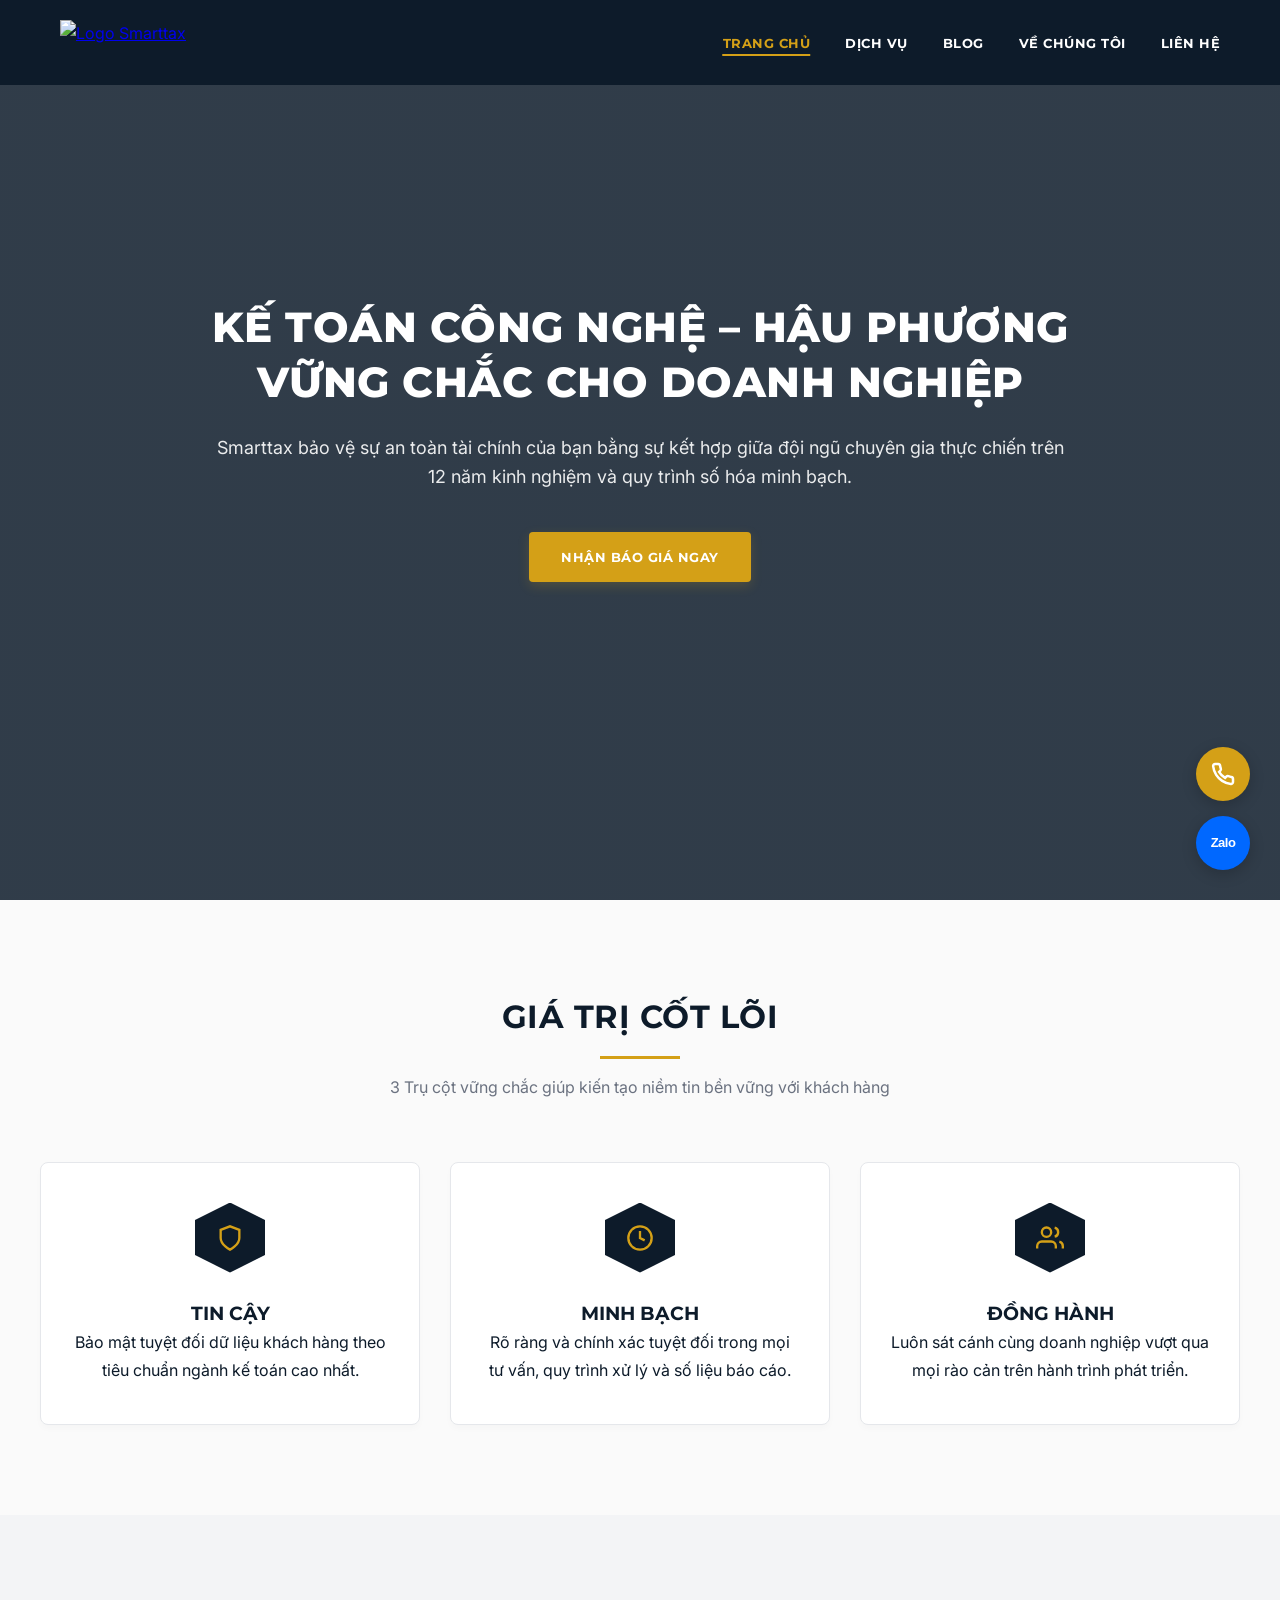
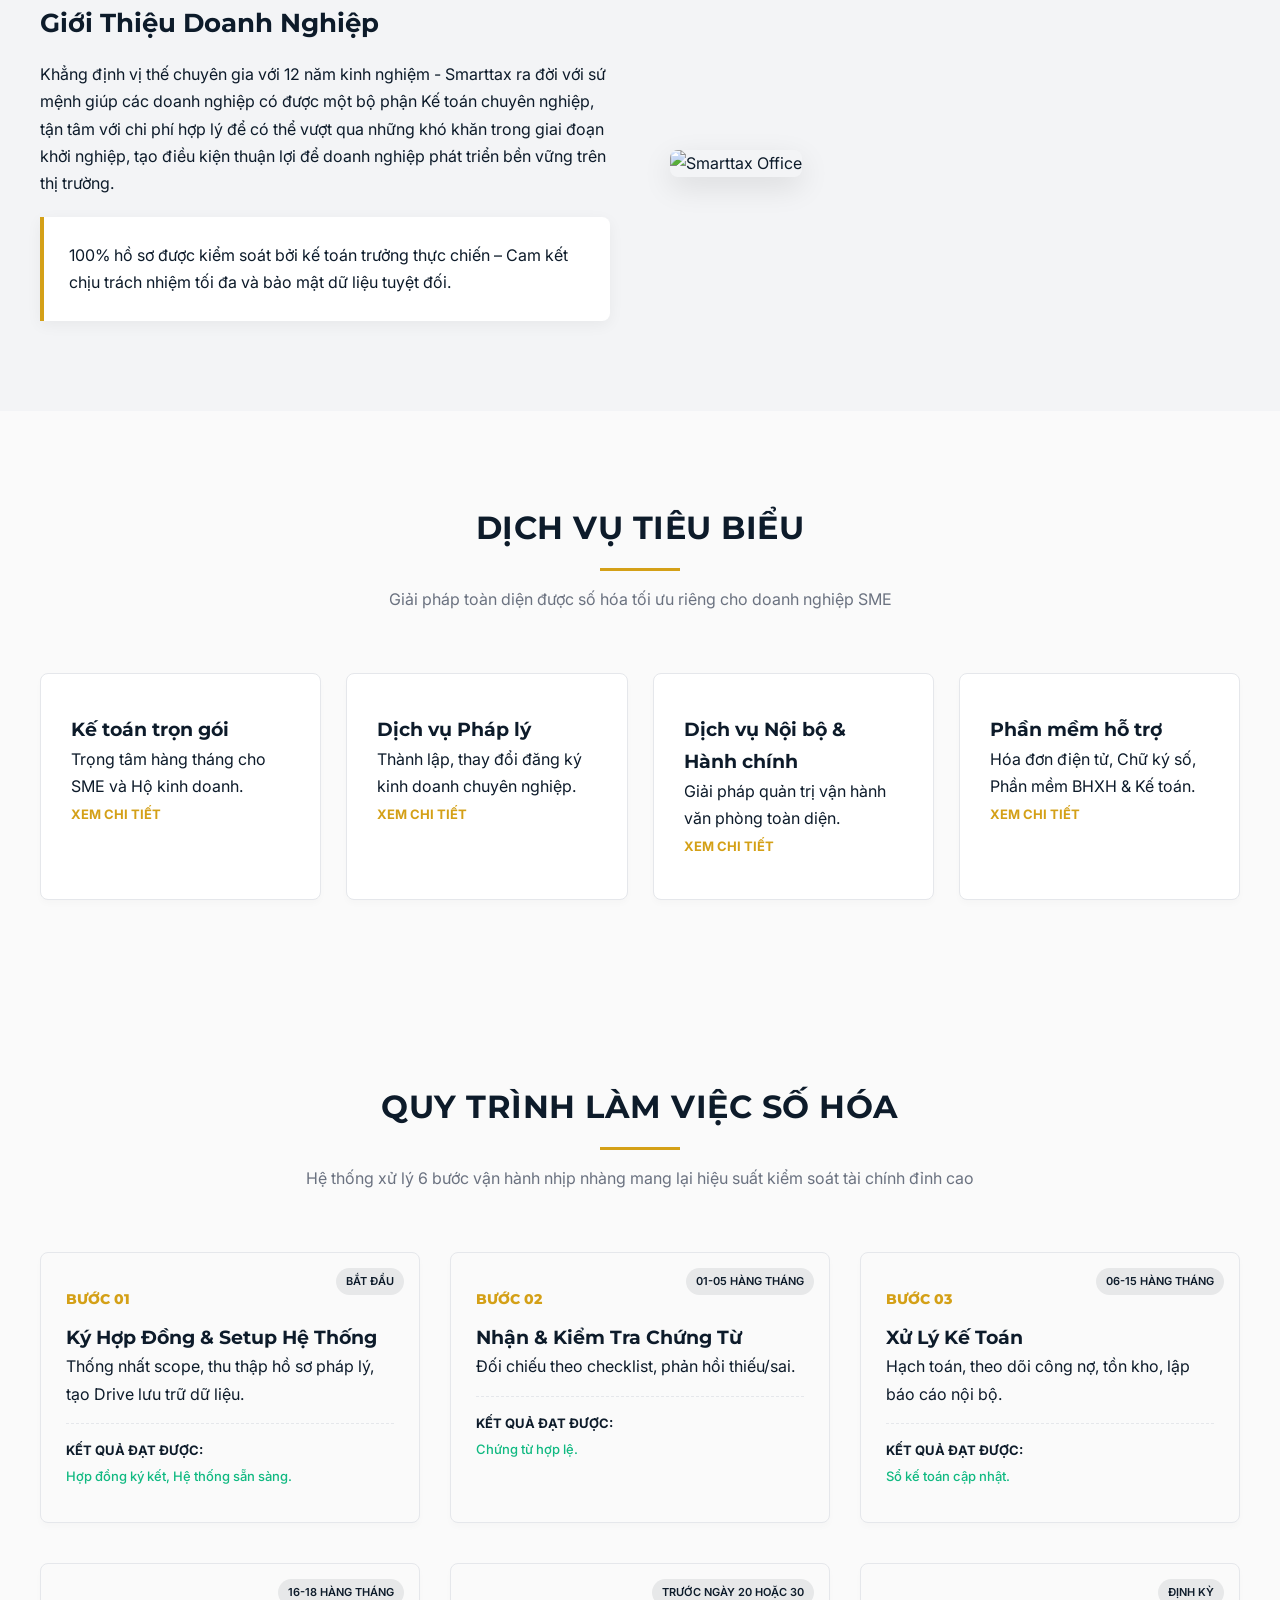
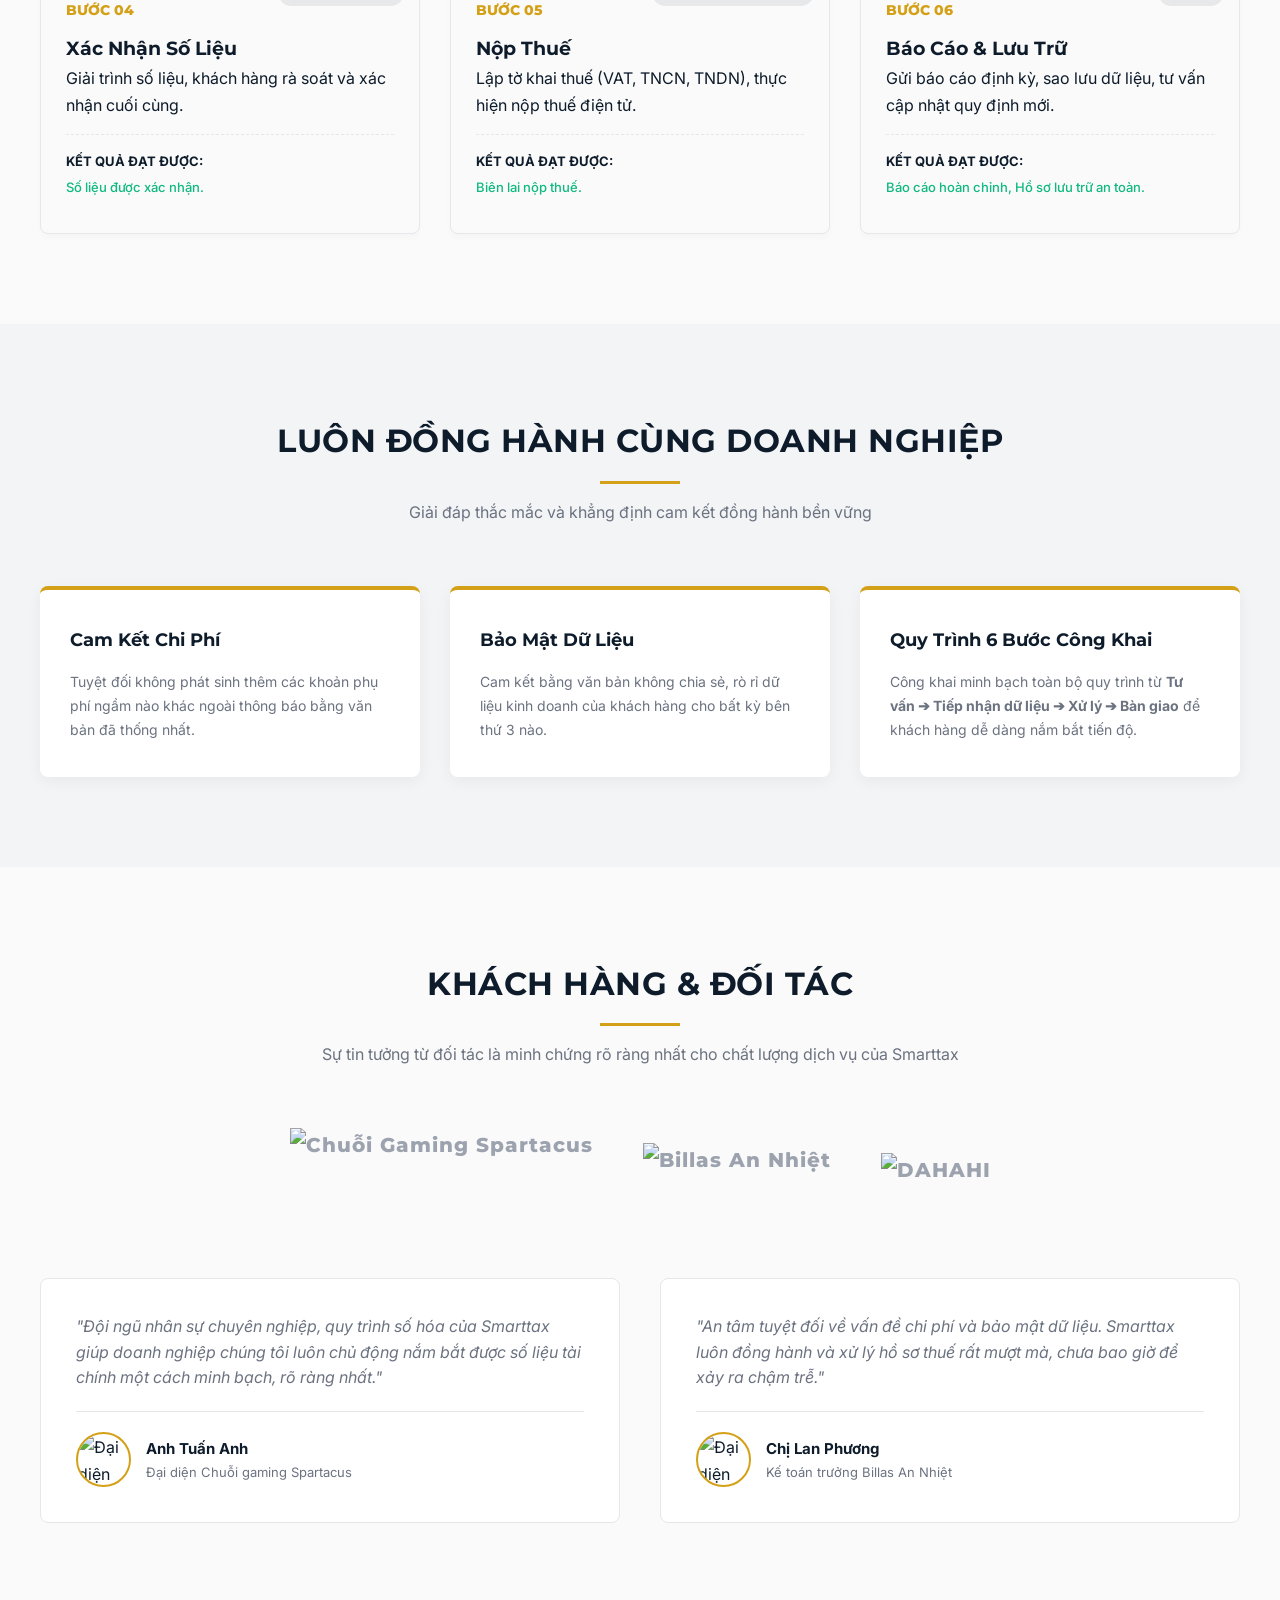
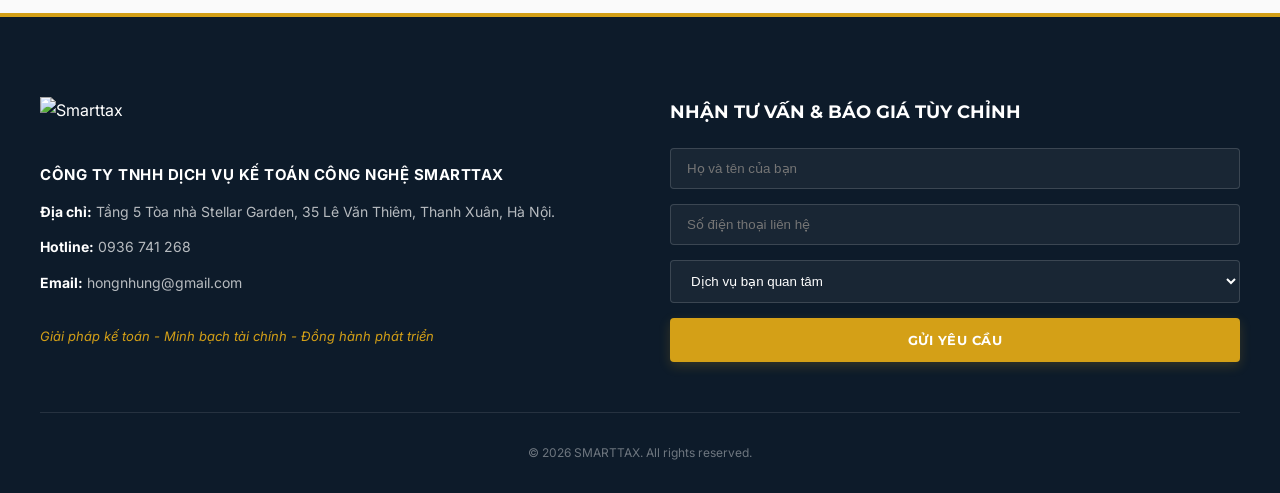
==== index.html @ e1456940 "Add files via upload" ====
<!DOCTYPE html>
<html lang="vi">
<head>
    <meta charset="UTF-8">
    <meta name="viewport" content="width=device-width, initial-scale=1.0">
    <title>SMARTTAX | Kế Toán Công Nghệ - Minh Bạch Tài Chính</title>
    <style>
        /* TOÀN BỘ CSS ĐƯỢC NHÚNG TRỰC TIẾP ĐỂ KHÔNG BAO GIỜ LỖI GIAO DIỆN */
        @import url('https://fonts.googleapis.com/css2?family=Inter:wght@400;500;600&family=Montserrat:wght@600;700;800&display=swap');

        :root {
            --primary-color: #0D1B2A;
            --accent-color: #D4A017;
            --text-gray: #6B7280;
            --bg-light: #F3F4F6;
            --white: #ffffff;
            --border-color: #E5E7EB;
        }

        * { margin: 0; padding: 0; box-sizing: border-box; }

        body {
            font-family: 'Inter', sans-serif;
            color: var(--primary-color);
            line-height: 1.7;
            background-color: #FAFAFA;
            overflow-x: hidden;
        }

        h1, h2, h3, h4, h5, h6 { font-family: 'Montserrat', sans-serif; font-weight: 700; }

        /* HEADER & MENU */
        header {
            background-color: var(--primary-color);
            padding: 20px 0;
            position: fixed;
            width: 100%;
            top: 0;
            z-index: 1000;
            transition: all 0.4s cubic-bezier(0.4, 0, 0.2, 1);
        }

        header.sticky {
            padding: 12px 0;
            background-color: rgba(13, 27, 42, 0.95);
            box-shadow: 0 4px 20px rgba(0, 0, 0, 0.15);
            backdrop-filter: blur(10px);
        }

        .nav-container { max-width: 1200px; margin: 0 auto; display: flex; justify-content: space-between; align-items: center; padding: 0 20px; }
        .logo-wrapper { display: flex; align-items: center; gap: 12px; text-decoration: none; }
        .logo-text h1 { color: var(--white); font-size: 22px; letter-spacing: 1px; line-height: 1; }
        .logo-text h1 span { color: var(--accent-color); }
        .logo-text p { color: var(--white); font-size: 8px; letter-spacing: 0.5px; margin-top: 3px; opacity: 0.8; }
        
        .nav-links { list-style: none; display: flex; gap: 35px; }
        .nav-links li a {
            color: var(--white); text-decoration: none; font-weight: 700;
            font-family: 'Montserrat', sans-serif; text-transform: uppercase;
            font-size: 13px; letter-spacing: 0.5px; position: relative; padding: 5px 0; transition: color 0.3s ease;
        }
        .nav-links li a::after {
            content: ''; position: absolute; width: 0; height: 2px;
            background: var(--accent-color); bottom: 0; left: 50%;
            transform: translateX(-50%); transition: width 0.3s cubic-bezier(0.4, 0, 0.2, 1);
        }
        .nav-links li a:hover { color: var(--accent-color); }
        .nav-links li a:hover::after, .nav-links li.active a::after { width: 100%; }
        .nav-links li.active a { color: var(--accent-color); }

        /* BUTTONS */
        .btn {
            display: inline-block; padding: 14px 32px; background-color: var(--accent-color); color: var(--white);
            font-family: 'Montserrat', sans-serif; font-weight: 700; text-transform: uppercase; font-size: 13px;
            letter-spacing: 0.5px; text-decoration: none; border-radius: 4px; border: none; cursor: pointer;
            position: relative; overflow: hidden; transition: all 0.3s ease; box-shadow: 0 4px 12px rgba(212, 160, 23, 0.2);
        }
        .btn:hover { background-color: #bd8e12; transform: translateY(-3px); box-shadow: 0 6px 20px rgba(212, 160, 23, 0.35); }
        .btn::after {
            content: ''; position: absolute; top: 0; left: -100%; width: 50%; height: 100%;
            background: linear-gradient(90deg, transparent, rgba(255, 255, 255, 0.3), transparent);
            transform: skewX(-25deg); animation: buttonShine 4s infinite linear;
        }
        @keyframes buttonShine { 0% { left: -100%; } 15% { left: 150%; } 100% { left: 150%; } }

        /* SECTIONS GENERAL */
        section { padding: 90px 20px; max-width: 1240px; margin: 0 auto; }
        .section-title-container { text-align: center; margin-bottom: 60px; position: relative; }
        .section-title { font-size: 32px; text-transform: uppercase; color: var(--primary-color); position: relative; display: inline-block; padding-bottom: 15px; letter-spacing: 0.5px; }
        .section-title::after { content: ''; position: absolute; bottom: 0; left: 50%; transform: translateX(-50%); width: 80px; height: 3px; background-color: var(--accent-color); }
        .section-subtitle { color: var(--text-gray); font-size: 16px; margin-top: 15px; max-width: 700px; margin-left: auto; margin-right: auto; }

        /* HERO */
        .hero {
            background: linear-gradient(rgba(13, 27, 42, 0.85), rgba(13, 27, 42, 0.85)), url('https://images.unsplash.com/photo-1454165804606-c3d57bc86b40?auto=format&fit=crop&w=1920&q=80') center/cover no-repeat fixed;
            height: 100vh; display: flex; align-items: center; justify-content: center; text-align: center; color: var(--white); padding-top: 80px; max-width: 100%;
        }
        .hero-content { max-width: 900px; padding: 0 20px; }
        .hero h2 { color: var(--white); font-size: 42px; line-height: 1.3; margin-bottom: 25px; font-weight: 800; letter-spacing: 0.5px; }
        .hero p { font-size: 18px; line-height: 1.6; margin-bottom: 40px; color: rgba(255, 255, 255, 0.9); }

        /* GRID SYSTEM & ALIGNMENTS */
        .core-values-grid, .accompany-3-cols { display: grid; grid-template-columns: repeat(3, 1fr); gap: 30px; }
        .services-grid-4 { display: grid; grid-template-columns: repeat(4, 1fr); gap: 25px; }
        .workflow-grid { display: grid; grid-template-columns: repeat(3, 1fr); gap: 40px 30px; position: relative; }
        .testimonials-grid { display: grid; grid-template-columns: 1fr 1fr; gap: 40px; align-items: stretch; }

        /* CARDS & ANIMATIONS */
        .value-card, .home-service-card, .workflow-step {
            background: var(--white); padding: 40px 30px; border-radius: 8px; border: 1px solid var(--border-color);
            box-shadow: 0 4px 6px rgba(0,0,0,0.02); transition: all 0.3s ease; position: relative;
        }
        .value-card:hover, .home-service-card:hover, .workflow-step:hover { transform: translateY(-5px); box-shadow: 0 12px 30px rgba(0,0,0,0.08); border-color: var(--accent-color); }
        .value-card { text-align: center; }
        .value-icon-box {
            width: 70px; height: 70px; margin: 0 auto 25px; background-color: var(--primary-color); display: flex; align-items: center; justify-content: center;
            clip-path: polygon(50% 0%, 100% 25%, 100% 75%, 50% 100%, 0% 75%, 0% 25%); transition: all 0.3s ease;
        }
        .value-card:hover .value-icon-box { transform: scale(1.1); background-color: var(--accent-color); animation: pulseGlow 1.5s infinite; }
        @keyframes pulseGlow { 0% { box-shadow: 0 0 0 0 rgba(212, 160, 23, 0.5); } 70% { box-shadow: 0 0 0 15px rgba(212, 160, 23, 0); } 100% { box-shadow: 0 0 0 0 rgba(212, 160, 23, 0); } }

        /* --- SỬA LỖI CĂN LỀ FULL-WIDTH SECTIONS --- */
        .intro-section, .accompany-section { 
            background-color: var(--bg-light); 
            max-width: 100%; /* Phủ viền xám toàn màn hình */
        }
        /* Đóng khung nội dung 1200px nằm giữa */
        .intro-container { 
            max-width: 1200px; margin: 0 auto; 
            display: grid; grid-template-columns: 1fr 1fr; gap: 60px; align-items: center; 
        }
        .accompany-wrapper { 
            max-width: 1200px; margin: 0 auto; 
        }

        /* INTRO DETAILS */
        .intro-text h3 { font-size: 26px; margin-bottom: 20px; line-height: 1.4; }
        .intro-commitment { background: var(--white); border-left: 4px solid var(--accent-color); padding: 25px; border-radius: 0 8px 8px 0; box-shadow: 0 4px 15px rgba(0,0,0,0.05); margin-top: 20px; }
        .intro-image img { width: 100%; border-radius: 8px; box-shadow: 0 10px 30px rgba(0,0,0,0.1); }
        .home-service-card .learn-more { color: var(--accent-color); text-decoration: none; font-weight: 700; font-size: 13px; text-transform: uppercase; }
        
        /* WORKFLOW */
        .workflow-step { background: #FAFAFA; padding: 35px 25px; }
        .step-time-tag { position: absolute; top: 15px; right: 15px; background-color: rgba(13, 27, 42, 0.08); color: var(--primary-color); font-size: 11px; font-weight: 600; padding: 4px 10px; border-radius: 20px; text-transform: uppercase; }
        .workflow-step:hover .step-time-tag { background-color: var(--accent-color); color: var(--white); }
        .step-num { font-family: 'Montserrat', sans-serif; font-size: 14px; font-weight: 800; color: var(--accent-color); margin-bottom: 10px; }
        .step-output-box { border-top: 1px dashed var(--border-color); padding-top: 15px; margin-top: 15px; font-size: 13px; }
        .step-output-box strong { color: var(--primary-color); display: block; margin-bottom: 4px; }
        .step-output-box span { color: #10B981; font-weight: 500; }
        
        /* LUÔN ĐỒNG HÀNH */
        .commitment-card {
            background: var(--white); padding: 35px 30px; border-radius: 8px; 
            box-shadow: 0 4px 15px rgba(0,0,0,0.05); transition: all 0.3s ease; 
            border-top: 4px solid var(--accent-color);
        }
        .commitment-card:hover {
            transform: translateY(-8px); box-shadow: 0 15px 30px rgba(0,0,0,0.1);
        }
        .commitment-card h4 { font-size: 18px; color: var(--primary-color); margin-bottom: 15px; }

        /* SOCIAL PROOF */
        .partners-grid { display: flex; justify-content: center; align-items: center; gap: 50px; flex-wrap: wrap; margin-bottom: 50px; }
        .partner-logo { font-family: 'Montserrat', sans-serif; font-weight: 800; font-size: 20px; color: #9CA3AF; letter-spacing: 1px; }

        .testimonial-card { 
            background: var(--white); border: 1px solid var(--border-color); 
            padding: 35px; border-radius: 8px; position: relative; transition: all 0.3s ease; 
            display: flex; flex-direction: column; justify-content: space-between;
        }
        .testimonial-card:hover {
            transform: translateY(-8px); box-shadow: 0 15px 30px rgba(0,0,0,0.08); border-color: var(--accent-color);
        }

        /* FOOTER */
        footer { background-color: var(--primary-color); color: var(--white); padding: 80px 20px 30px; border-top: 4px solid var(--accent-color); max-width: 100%; }
        .footer-container { max-width: 1200px; margin: 0 auto; display: grid; grid-template-columns: 1fr 1fr; gap: 60px; padding-bottom: 50px; border-bottom: 1px solid rgba(255,255,255,0.1); }
        .footer-brand { display: flex; align-items: center; gap: 12px; margin-bottom: 25px; }
        .footer-brand h2 { color: var(--white); font-size: 24px; }
        .footer-brand h2 span { color: var(--accent-color); }
        .footer-company-name { font-size: 15px; font-weight: 700; margin-bottom: 20px; letter-spacing: 0.5px; color: var(--white); }
        .footer-contacts li { margin-bottom: 12px; font-size: 14px; color: rgba(255,255,255,0.7); list-style: none; }
        .footer-contacts li strong { color: var(--white); }
        .footer-tagline { margin-top: 30px; font-size: 13px; font-style: italic; color: var(--accent-color); }
        .footer-right-form h3 { color: var(--white); font-size: 18px; margin-bottom: 20px; }
        .footer-form-group { display: flex; flex-direction: column; gap: 15px; }
        .footer-form-group input, .footer-form-group select, .footer-form-group textarea { width: 100%; padding: 12px 16px; background-color: rgba(255, 255, 255, 0.05); border: 1px solid rgba(255, 255, 255, 0.15); border-radius: 4px; color: var(--white); }
        .footer-form-group select option { background-color: var(--primary-color); color: var(--white); }
        .footer-copyright { text-align: center; padding-top: 30px; font-size: 12px; color: rgba(255,255,255,0.4); }

        /* FLOATING WIDGETS */
        .floating-widget-container { position: fixed; bottom: 30px; right: 30px; display: flex; flex-direction: column; gap: 15px; z-index: 9999; }
        .floating-action-btn { width: 54px; height: 54px; border-radius: 50%; display: flex; align-items: center; justify-content: center; color: var(--white); text-decoration: none; box-shadow: 0 4px 15px rgba(0,0,0,0.2); position: relative; cursor: pointer; }
        .btn-float-call { background-color: var(--accent-color); }
        .btn-float-zalo { background-color: #0068FF; }
        .floating-action-btn::before { content: ''; position: absolute; top: 0; left: 0; width: 100%; height: 100%; border-radius: 50%; box-shadow: 0 0 0 0 rgba(212, 160, 23, 0.6); animation: pulseWave 2s infinite; z-index: -1; }
        .btn-float-zalo::before { box-shadow: 0 0 0 0 rgba(0, 104, 255, 0.6); }
        @keyframes pulseWave { 0% { transform: scale(1); opacity: 1; } 100% { transform: scale(1.6); opacity: 0; } }
        .zalo-chat-tooltip { position: absolute; right: 70px; background-color: var(--white); color: var(--primary-color); padding: 8px 16px; border-radius: 4px; font-size: 12px; font-weight: 700; white-space: nowrap; box-shadow: 0 4px 15px rgba(0,0,0,0.15); opacity: 0; pointer-events: none; transform: translateX(10px); transition: all 0.3s ease; }
        .zalo-chat-tooltip.show-bubble { opacity: 1; transform: translateX(0); }
        
        /* ANIMATIONS */
        .reveal { opacity: 0; transform: translateY(40px); transition: opacity 0.8s cubic-bezier(0.4, 0, 0.2, 1), transform 0.8s cubic-bezier(0.4, 0, 0.2, 1); }
        .reveal.visible { opacity: 1; transform: translateY(0); }

        /* RESPONSIVE */
        @media (max-width: 1024px) { .core-values-grid, .workflow-grid, .services-grid-4, .accompany-3-cols { grid-template-columns: repeat(2, 1fr); } }
        @media (max-width: 768px) { .core-values-grid, .workflow-grid, .services-grid-4, .intro-container, .accompany-3-cols, .testimonials-grid, .footer-container { grid-template-columns: 1fr; } .nav-links { display: none; } }
    </style>
</head>
<body>

    <!-- HEADER / MENU -->
    <header id="global-header">
        <div class="nav-container">
            <a href="index.html" class="logo">
    <img src="images/logo.png" alt="Logo Smarttax" style="height: 45px; width: auto; display: block;">
            </a>
            <nav>
                <ul class="nav-links">
                    <li class="active"><a href="index.html">TRANG CHỦ</a></li>
                    <li><a href="dich-vu.html">DỊCH VỤ</a></li>
                    <li><a href="blog.html">BLOG</a></li>
                    <li><a href="ve-chung-toi.html">VỀ CHÚNG TÔI</a></li>
                    <li><a href="lien-he.html">LIÊN HỆ</a></li>
                </ul>
            </nav>
        </div>
    </header>

    <!-- HERO SECTION -->
    <section class="hero">
        <div class="hero-content reveal visible">
            <h2>KẾ TOÁN CÔNG NGHỆ – HẬU PHƯƠNG VỮNG CHẮC CHO DOANH NGHIỆP</h2>
            <p>Smarttax bảo vệ sự an toàn tài chính của bạn bằng sự kết hợp giữa đội ngũ chuyên gia thực chiến trên 12 năm kinh nghiệm và quy trình số hóa minh bạch.</p>
            <a href="#global-footer" class="btn">Nhận Báo Giá Ngay</a>
        </div>
    </section>

    <!-- CORE VALUES SECTION -->
    <section class="reveal">
        <div class="section-title-container">
            <h2 class="section-title">Giá Trị Cốt Lõi</h2>
            <p class="section-subtitle">3 Trụ cột vững chắc giúp kiến tạo niềm tin bền vững với khách hàng</p>
        </div>
        <div class="core-values-grid">
            <div class="value-card">
                <div class="value-icon-box">
                    <svg width="28" height="28" viewBox="0 0 24 24" fill="none" stroke="#D4A017" stroke-width="2"><path d="M12 22s8-4 8-10V5l-8-3-8 3v7c0 6 8 10 8 10z"/></svg>
                </div>
                <h3>TIN CẬY</h3>
                <p>Bảo mật tuyệt đối dữ liệu khách hàng theo tiêu chuẩn ngành kế toán cao nhất.</p>
            </div>
            <div class="value-card">
                <div class="value-icon-box">
                    <svg width="28" height="28" viewBox="0 0 24 24" fill="none" stroke="#D4A017" stroke-width="2"><circle cx="12" cy="12" r="10"/><path d="M12 6v6l4 2"/></svg>
                </div>
                <h3>MINH BẠCH</h3>
                <p>Rõ ràng và chính xác tuyệt đối trong mọi tư vấn, quy trình xử lý và số liệu báo cáo.</p>
            </div>
            <div class="value-card">
                <div class="value-icon-box">
                    <svg width="28" height="28" viewBox="0 0 24 24" fill="none" stroke="#D4A017" stroke-width="2"><path d="M17 21v-2a4 4 0 0 0-4-4H5a4 4 0 0 0-4 4v2"/><circle cx="9" cy="7" r="4"/><path d="M23 21v-2a4 4 0 0 0-3-3.87"/><path d="M16 3.13a4 4 0 0 1 0 7.75"/></svg>
                </div>
                <h3>ĐỒNG HÀNH</h3>
                <p>Luôn sát cánh cùng doanh nghiệp vượt qua mọi rào cản trên hành trình phát triển.</p>
            </div>
        </div>
    </section>

    <!-- INTRO SECTION (Đã khắc phục lỗi tràn chữ ra 2 bên) -->
    <section class="intro-section reveal">
        <div class="intro-container">
            <div class="intro-text">
                <h3>Giới Thiệu Doanh Nghiệp</h3>
                <p>Khẳng định vị thế chuyên gia với 12 năm kinh nghiệm - Smarttax ra đời với sứ mệnh giúp các doanh nghiệp có được một bộ phận Kế toán chuyên nghiệp, tận tâm với chi phí hợp lý để có thể vượt qua những khó khăn trong giai đoạn khởi nghiệp, tạo điều kiện thuận lợi để doanh nghiệp phát triển bền vững trên thị trường.</p>
                <div class="intro-commitment">
                    <p>100% hồ sơ được kiểm soát bởi kế toán trưởng thực chiến – Cam kết chịu trách nhiệm tối đa và bảo mật dữ liệu tuyệt đối.</p>
                </div>
            </div>
            <div class="intro-image">
                <img src="images/van-phong.jpg" alt="Smarttax Office">
            </div>
        </div>
    </section>

    <!-- FEATURED SERVICES GRID -->
    <section class="reveal">
        <div class="section-title-container">
            <h2 class="section-title">Dịch Vụ Tiêu Biểu</h2>
            <p class="section-subtitle">Giải pháp toàn diện được số hóa tối ưu riêng cho doanh nghiệp SME</p>
        </div>
        <div class="services-grid-4">
            <div class="home-service-card">
                <h3>Kế toán trọn gói</h3>
                <p>Trọng tâm hàng tháng cho SME và Hộ kinh doanh.</p>
                <a href="dich-vu.html" class="learn-more">Xem Chi Tiết</a>
            </div>
            <div class="home-service-card">
                <h3>Dịch vụ Pháp lý</h3>
                <p>Thành lập, thay đổi đăng ký kinh doanh chuyên nghiệp.</p>
                <a href="dich-vu.html" class="learn-more">Xem Chi Tiết</a>
            </div>
            <div class="home-service-card">
                <h3>Dịch vụ Nội bộ & Hành chính</h3>
                <p>Giải pháp quản trị vận hành văn phòng toàn diện.</p>
                <a href="dich-vu.html" class="learn-more">Xem Chi Tiết</a>
            </div>
            <div class="home-service-card">
                <h3>Phần mềm hỗ trợ</h3>
                <p>Hóa đơn điện tử, Chữ ký số, Phần mềm BHXH & Kế toán.</p>
                <a href="dich-vu.html" class="learn-more">Xem Chi Tiết</a>
            </div>
        </div>
    </section>

    <!-- 6-STEP WORKFLOW TIMELINE -->
    <section class="reveal">
        <div class="section-title-container">
            <h2 class="section-title">Quy Trình Làm Việc Số Hóa</h2>
            <p class="section-subtitle">Hệ thống xử lý 6 bước vận hành nhịp nhàng mang lại hiệu suất kiểm soát tài chính đỉnh cao</p>
        </div>
        <div class="workflow-grid">
            <div class="workflow-step">
                <div class="step-time-tag">Bắt đầu</div>
                <div class="step-num">BƯỚC 01</div>
                <h3>Ký Hợp Đồng & Setup Hệ Thống</h3>
                <p>Thống nhất scope, thu thập hồ sơ pháp lý, tạo Drive lưu trữ dữ liệu.</p>
                <div class="step-output-box"><strong>KẾT QUẢ ĐẠT ĐƯỢC:</strong><span>Hợp đồng ký kết, Hệ thống sẵn sàng.</span></div>
            </div>
            <div class="workflow-step">
                <div class="step-time-tag">01-05 hàng tháng</div>
                <div class="step-num">BƯỚC 02</div>
                <h3>Nhận & Kiểm Tra Chứng Từ</h3>
                <p>Đối chiếu theo checklist, phản hồi thiếu/sai.</p>
                <div class="step-output-box"><strong>KẾT QUẢ ĐẠT ĐƯỢC:</strong><span>Chứng từ hợp lệ.</span></div>
            </div>
            <div class="workflow-step">
                <div class="step-time-tag">06-15 hàng tháng</div>
                <div class="step-num">BƯỚC 03</div>
                <h3>Xử Lý Kế Toán</h3>
                <p>Hạch toán, theo dõi công nợ, tồn kho, lập báo cáo nội bộ.</p>
                <div class="step-output-box"><strong>KẾT QUẢ ĐẠT ĐƯỢC:</strong><span>Sổ kế toán cập nhật.</span></div>
            </div>
            <div class="workflow-step">
                <div class="step-time-tag">16-18 hàng tháng</div>
                <div class="step-num">BƯỚC 04</div>
                <h3>Xác Nhận Số Liệu</h3>
                <p>Giải trình số liệu, khách hàng rà soát và xác nhận cuối cùng.</p>
                <div class="step-output-box"><strong>KẾT QUẢ ĐẠT ĐƯỢC:</strong><span>Số liệu được xác nhận.</span></div>
            </div>
            <div class="workflow-step">
                <div class="step-time-tag">Trước ngày 20 hoặc 30</div>
                <div class="step-num">BƯỚC 05</div>
                <h3>Nộp Thuế</h3>
                <p>Lập tờ khai thuế (VAT, TNCN, TNDN), thực hiện nộp thuế điện tử.</p>
                <div class="step-output-box"><strong>KẾT QUẢ ĐẠT ĐƯỢC:</strong><span>Biên lai nộp thuế.</span></div>
            </div>
            <div class="workflow-step">
                <div class="step-time-tag">Định kỳ</div>
                <div class="step-num">BƯỚC 06</div>
                <h3>Báo Cáo & Lưu Trữ</h3>
                <p>Gửi báo cáo định kỳ, sao lưu dữ liệu, tư vấn cập nhật quy định mới.</p>
                <div class="step-output-box"><strong>KẾT QUẢ ĐẠT ĐƯỢC:</strong><span>Báo cáo hoàn chỉnh, Hồ sơ lưu trữ an toàn.</span></div>
            </div>
        </div>
    </section>

    <!-- SECTION MỚI: LUÔN ĐỒNG HÀNH (Đã được cấu trúc lại thành 3 ý nhỏ) -->
    <section class="accompany-section reveal">
        <div class="accompany-wrapper">
            <div class="section-title-container">
                <h2 class="section-title">Luôn Đồng Hành Cùng Doanh Nghiệp</h2>
                <p class="section-subtitle">Giải đáp thắc mắc và khẳng định cam kết đồng hành bền vững</p>
            </div>
            <div class="accompany-3-cols">
                <!-- Ý 1: Cam kết chi phí -->
                <div class="commitment-card">
                    <h4>Cam Kết Chi Phí</h4>
                    <p style="color: var(--text-gray); font-size: 14px;">Tuyệt đối không phát sinh thêm các khoản phụ phí ngầm nào khác ngoài thông báo bằng văn bản đã thống nhất.</p>
                </div>
                
                <!-- Ý 2: Bảo mật dữ liệu -->
                <div class="commitment-card">
                    <h4>Bảo Mật Dữ Liệu</h4>
                    <p style="color: var(--text-gray); font-size: 14px;">Cam kết bằng văn bản không chia sẻ, rò rỉ dữ liệu kinh doanh của khách hàng cho bất kỳ bên thứ 3 nào.</p>
                </div>

                <!-- Ý 3: Quy trình 6 bước -->
                <div class="commitment-card">
                    <h4>Quy Trình 6 Bước Công Khai</h4>
                    <p style="color: var(--text-gray); font-size: 14px;">Công khai minh bạch toàn bộ quy trình từ <strong>Tư vấn ➔ Tiếp nhận dữ liệu ➔ Xử lý ➔ Bàn giao</strong> để khách hàng dễ dàng nắm bắt tiến độ.</p>
                </div>
            </div>
        </div>
    </section>

    <!-- SECTION MỚI: KHÁCH HÀNG & ĐỐI TÁC (Đã bổ sung Ảnh Avatar) -->
    <section class="reveal">
        <div class="section-title-container">
            <h2 class="section-title">Khách Hàng & Đối Tác</h2>
            <p class="section-subtitle">Sự tin tưởng từ đối tác là minh chứng rõ ràng nhất cho chất lượng dịch vụ của Smarttax</p>
        </div>
        
        <!-- Logo đối tác -->
        <div class="partners-grid">
            <div class="partner-logo">
		<img src="images/spartacus.jpg" alt="Chuỗi Gaming Spartacus" style="height: 100px; width: auto; display: block; margin: 0 auto;"></div>
            <div class="partner-logo"><img src="images/an-nhiet.png" alt="Billas An Nhiệt" style="height: 70px; width: auto; display: block; margin: 0 auto;"></div>
            <div class="partner-logo"><img src="images/dahahi.png" alt="DAHAHI" style="height: 50px; width: auto; display: block; margin: 0 auto;"></div>
        </div>

        <!-- Lời chứng thực có Avatar -->
        <div class="testimonials-grid">
            <div class="testimonial-card">
                <p style="font-style: italic; color: var(--text-gray); margin-bottom: 20px; line-height: 1.6;">"Đội ngũ nhân sự chuyên nghiệp, quy trình số hóa của Smarttax giúp doanh nghiệp chúng tôi luôn chủ động nắm bắt được số liệu tài chính một cách minh bạch, rõ ràng nhất."</p>
                <div style="display: flex; align-items: center; gap: 15px; border-top: 1px solid var(--border-color); padding-top: 20px;">
                    <!-- Avatar đối tác -->
                    <img src="https://images.unsplash.com/photo-1560250097-0b93528c311a?auto=format&fit=crop&w=100&q=80" alt="Đại diện Spartacus" style="width: 55px; height: 55px; border-radius: 50%; object-fit: cover; border: 2px solid var(--accent-color);">
                    <div>
                        <div style="font-weight: 700; color: var(--primary-color); font-size: 15px;">Anh Tuấn Anh</div>
                        <div style="font-size: 13px; color: var(--text-gray);">Đại diện Chuỗi gaming Spartacus</div>
                    </div>
                </div>
            </div>
            
            <div class="testimonial-card">
                <p style="font-style: italic; color: var(--text-gray); margin-bottom: 20px; line-height: 1.6;">"An tâm tuyệt đối về vấn đề chi phí và bảo mật dữ liệu. Smarttax luôn đồng hành và xử lý hồ sơ thuế rất mượt mà, chưa bao giờ để xảy ra chậm trễ."</p>
                <div style="display: flex; align-items: center; gap: 15px; border-top: 1px solid var(--border-color); padding-top: 20px;">
                    <!-- Avatar đối tác -->
                    <img src="https://images.unsplash.com/photo-1573497019940-1c28c88b4f3e?auto=format&fit=crop&w=100&q=80" alt="Đại diện Billas" style="width: 55px; height: 55px; border-radius: 50%; object-fit: cover; border: 2px solid var(--accent-color);">
                    <div>
                        <div style="font-weight: 700; color: var(--primary-color); font-size: 15px;">Chị Lan Phương</div>
                        <div style="font-size: 13px; color: var(--text-gray);">Kế toán trưởng Billas An Nhiệt</div>
                    </div>
                </div>
            </div>
        </div>
    </section>

    <!-- FOOTER -->
     <footer id="global-footer">
        <div class="footer-container">
            <div class="footer-left-info">
                 <div class="footer-brand">
    			<img src="images/smarttax.png" alt="Smarttax" style="height: 40px; width: auto; display: block;">
		</div>
                <p class="footer-company-name"style="margin-bottom: 12px;">CÔNG TY TNHH DỊCH VỤ KẾ TOÁN CÔNG NGHỆ SMARTTAX</p>
                <ul class="footer-contacts">
                    <li><strong>Địa chỉ:</strong> Tầng 5 Tòa nhà Stellar Garden, 35 Lê Văn Thiêm, Thanh Xuân, Hà Nội.</li>
                    <li><strong>Hotline:</strong> 0936 741 268</li>
                    <li><strong>Email:</strong> hongnhung@gmail.com</li>
                </ul>
                <p class="footer-tagline">Giải pháp kế toán - Minh bạch tài chính - Đồng hành phát triển</p>
            </div>
            <div class="footer-right-form">
                <h3>NHẬN TƯ VẤN & BÁO GIÁ TÙY CHỈNH</h3>
                <form class="footer-form-group" action="#" method="POST">
                    <input type="text" placeholder="Họ và tên của bạn" required>
                    <input type="tel" placeholder="Số điện thoại liên hệ" required>
                    <select required>
                        <option value="" disabled selected>Dịch vụ bạn quan tâm</option>
                        <option value="ke-toan-tron-goi">Kế toán trọn gói (SME & Hộ kinh doanh)</option>
                        <option value="dich-vu-phap-ly">Dịch vụ Pháp lý Doanh nghiệp</option>
                        <option value="noi-bo-hanh-chinh">Dịch vụ Nội bộ & Hành chính</option>
                        <option value="phan-mem-ho-tro">Phần mềm hỗ trợ</option>
                    </select>
                    <button type="submit" class="btn">Gửi Yêu Cầu</button>
                </form>
            </div>
        </div>
        <div class="footer-copyright"><p>© 2026 SMARTTAX. All rights reserved.</p></div>
    </footer>

    <div class="floating-widget-container">
        <a href="tel:0936741268" class="floating-action-btn btn-float-call" title="Gọi Ngay"><svg width="24" height="24" viewBox="0 0 24 24" fill="none" stroke="currentColor" stroke-width="2.5"><path d="M22 16.92v3a2 2 0 0 1-2.18 2 19.79 19.79 0 0 1-8.63-3.07 19.5 19.5 0 0 1-6-6 19.79 19.79 0 0 1-3.07-8.67A2 2 0 0 1 4.11 2h3a2 2 0 0 1 2 1.72 12.84 12.84 0 0 0 .7 2.81 2 2 0 0 1-.45 2.11L8.09 9.91a16 16 0 0 0 6 6l1.27-1.27a2 2 0 0 1 2.11-.45 12.84 12.84 0 0 0 2.81.7A2 2 0 0 1 22 16.92z"/></svg></a>
        <a href="https://zalo.me/0936741268" target="_blank" class="floating-action-btn btn-float-zalo" title="Chat Zalo"><span style="font-family: sans-serif; font-weight: 900; font-size: 13px; letter-spacing: -0.5px;">Zalo</span><div class="zalo-chat-tooltip" id="zalo-tooltip">Smarttax hỗ trợ bạn ngay!</div></a>
    </div>

    <script>
        function switchServiceTab(event, tabId) {
            document.querySelectorAll('.tab-content-panel').forEach(panel => panel.classList.remove('active'));
            document.querySelectorAll('.tab-trigger-btn').forEach(btn => btn.classList.remove('active'));
            document.getElementById(tabId).classList.add('active');
            event.currentTarget.classList.add('active');
        }
        window.addEventListener('scroll', function() {
            const header = document.getElementById('global-header');
            if(window.scrollY > 50) header.classList.add('sticky'); else header.classList.remove('sticky');
        });
        const revealObserver = new IntersectionObserver((entries) => { entries.forEach(entry => { if(entry.isIntersecting) entry.target.classList.add('visible'); }); }, { threshold: 0.1 });
        document.querySelectorAll('.reveal').forEach(element => revealObserver.observe(element));
        const zaloTooltip = document.getElementById('zalo-tooltip');
        if(zaloTooltip) { setInterval(() => { zaloTooltip.classList.add('show-bubble'); setTimeout(() => zaloTooltip.classList.remove('show-bubble'), 3000); }, 10000); }
    </script>
</body>
</html>
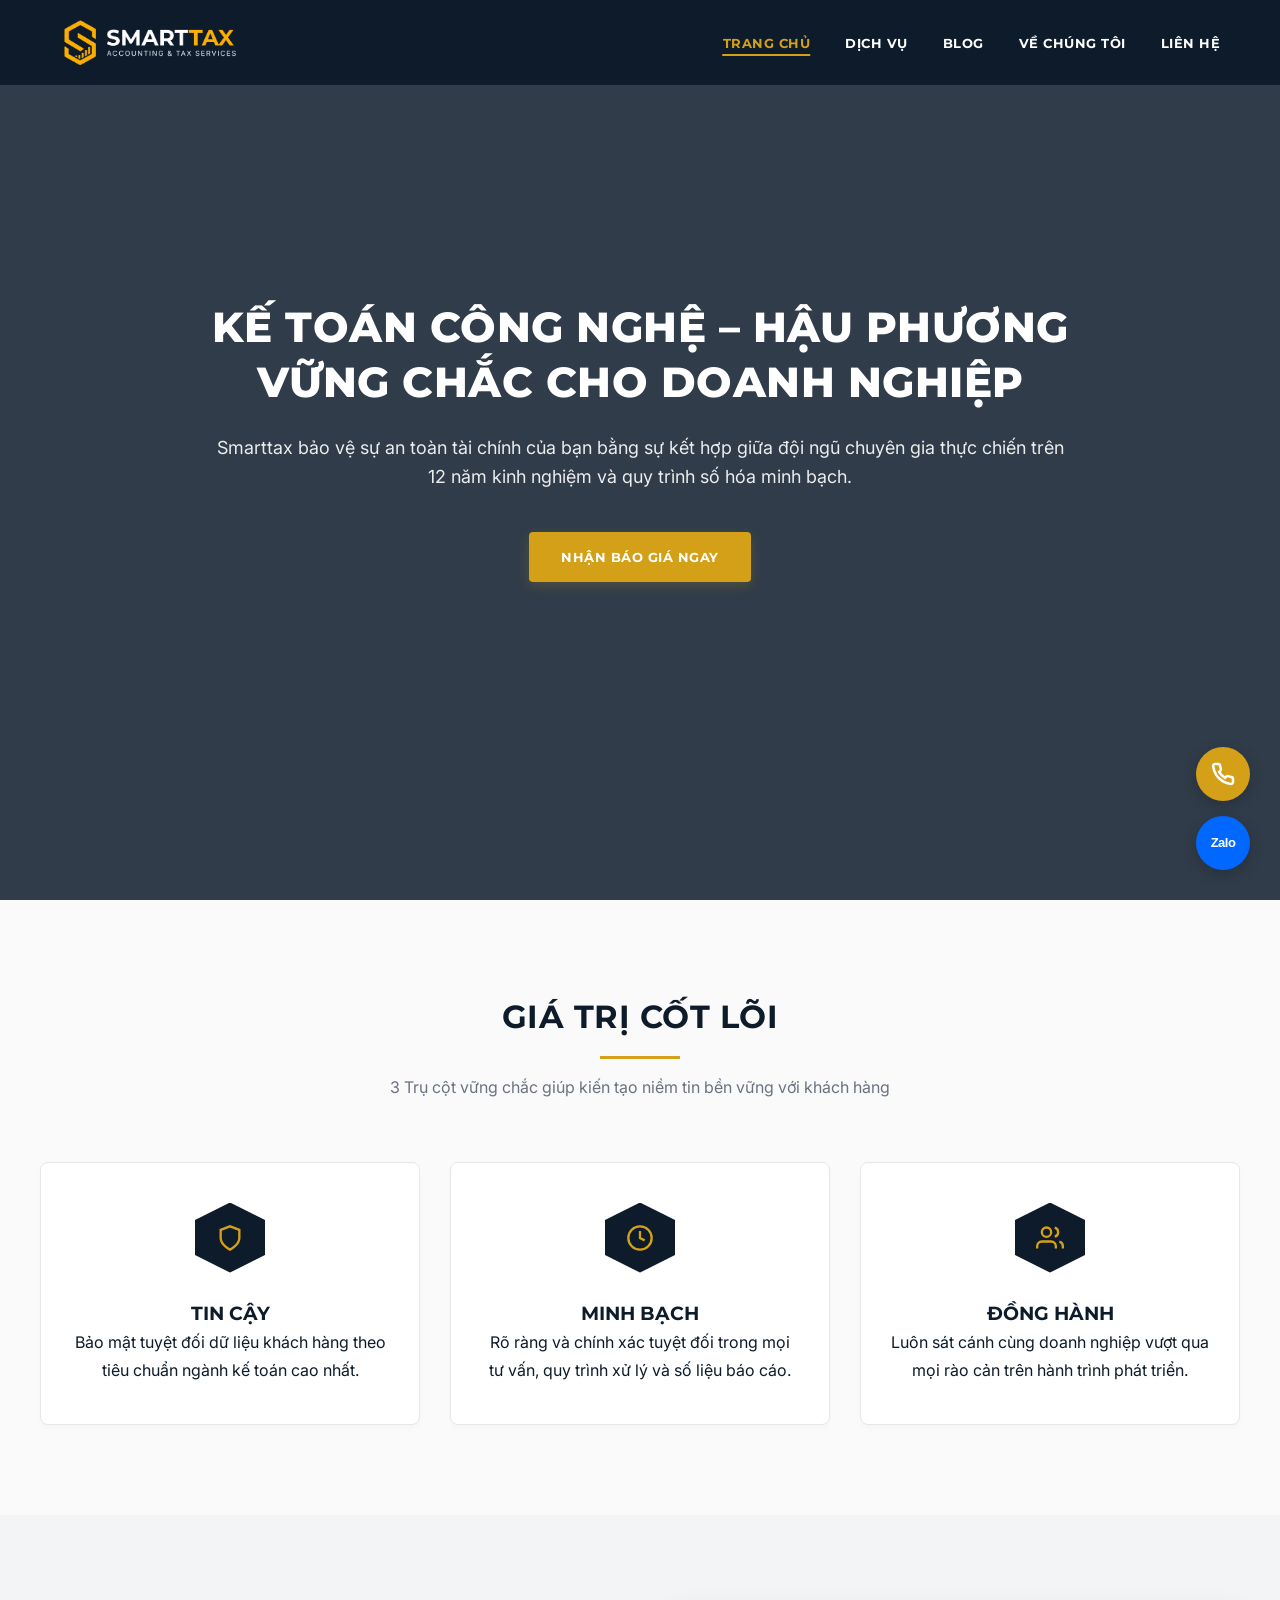
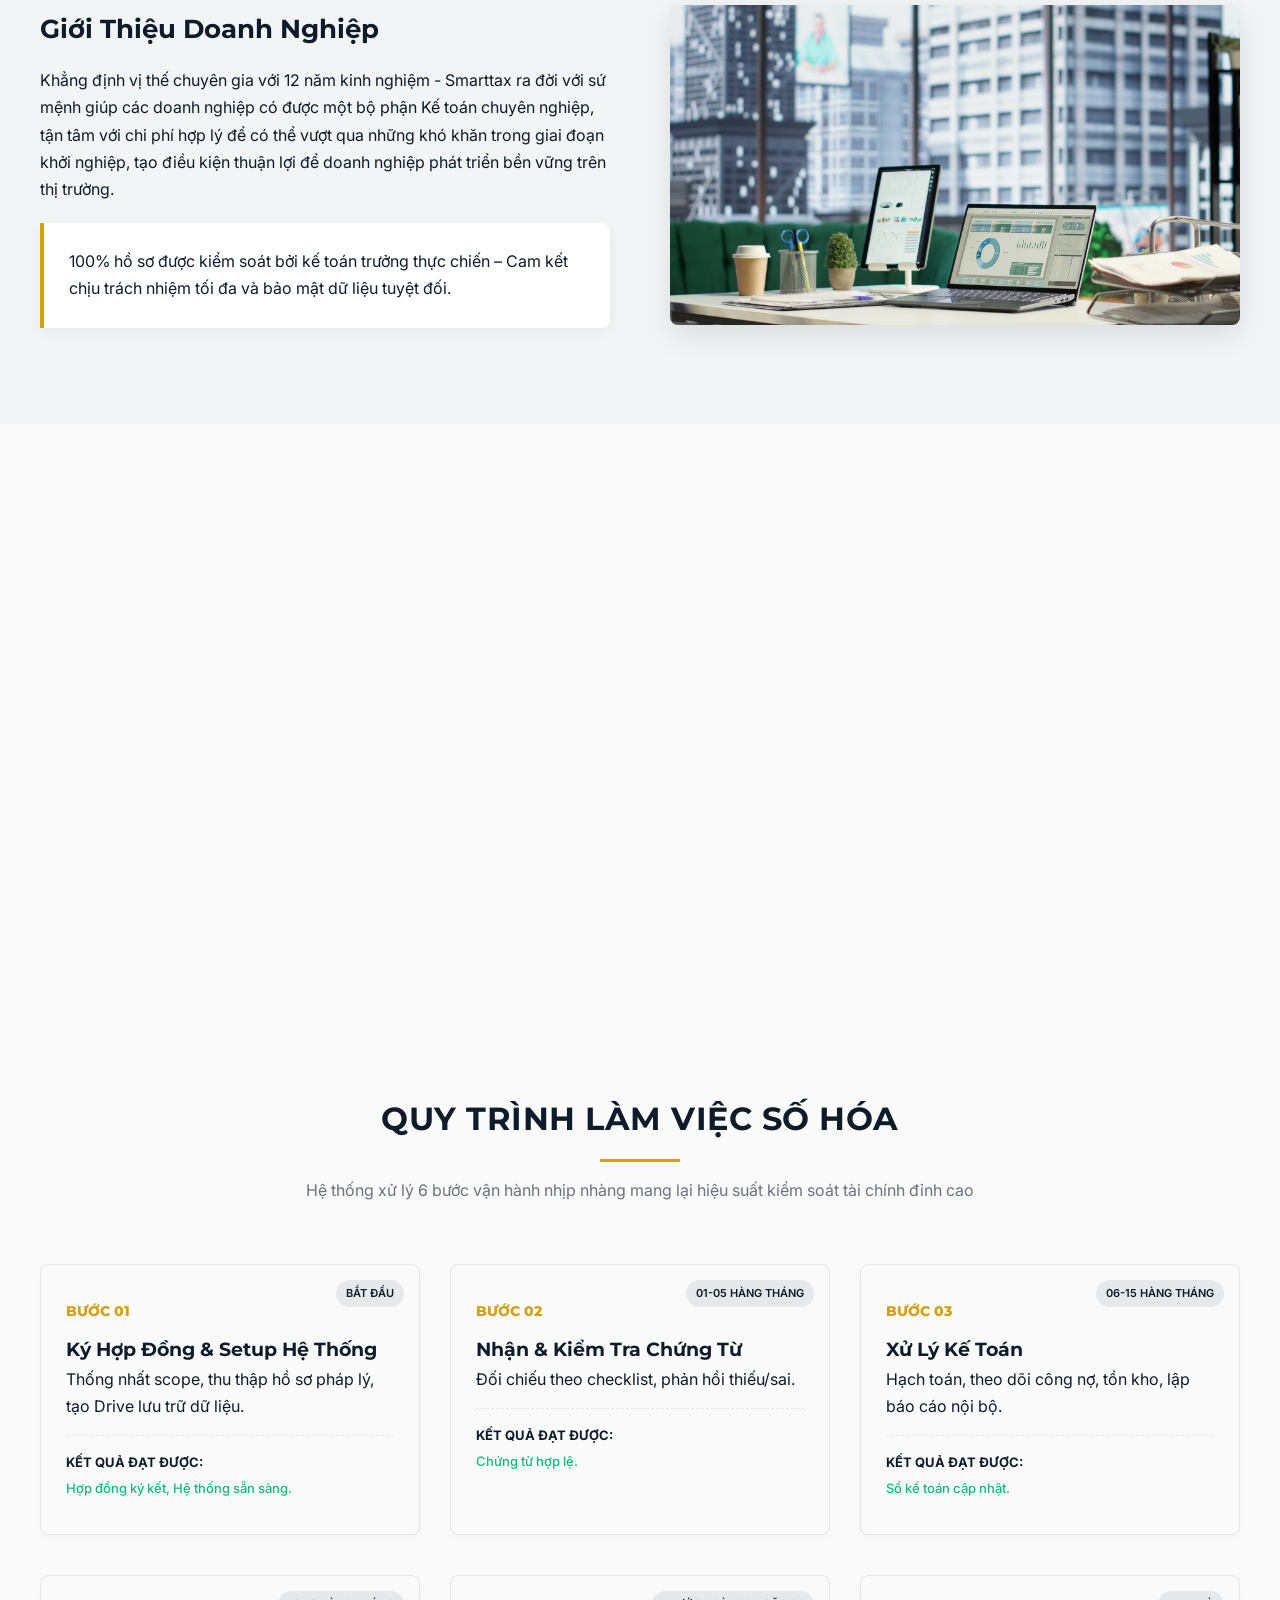
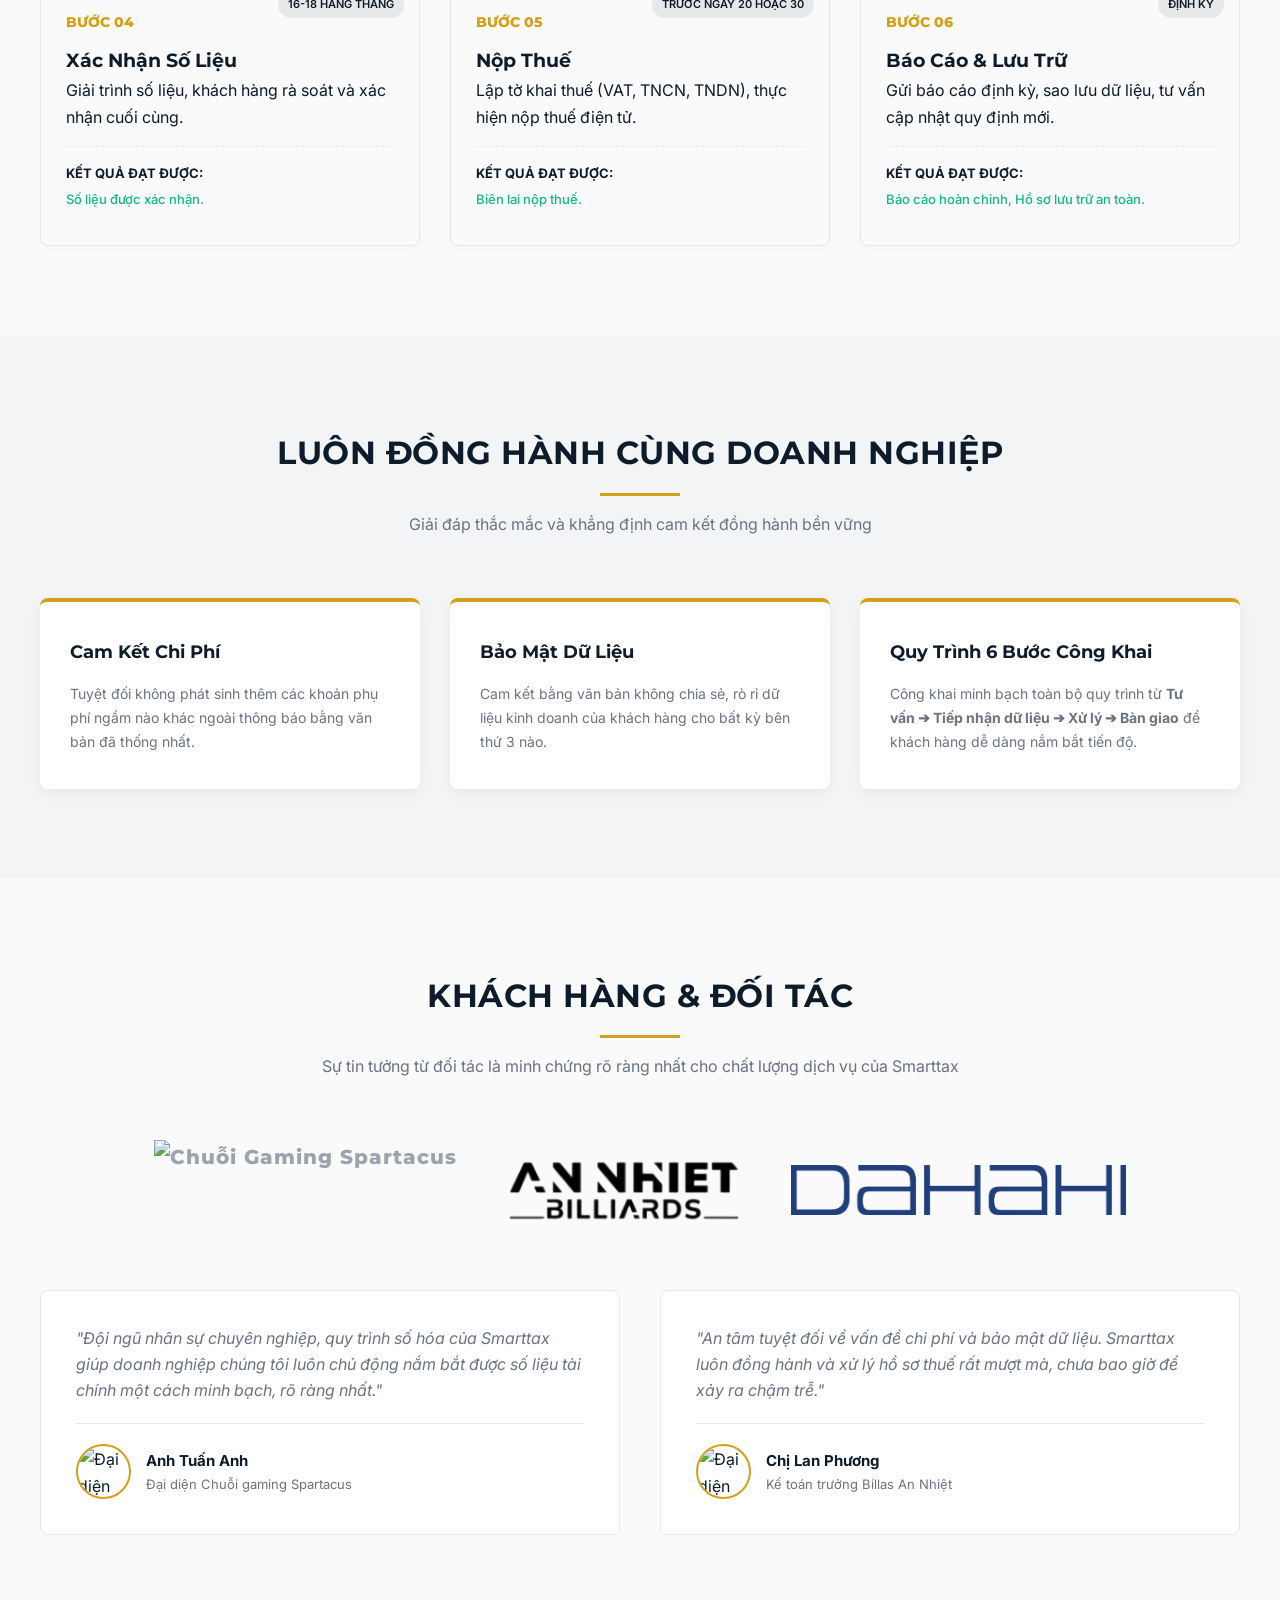
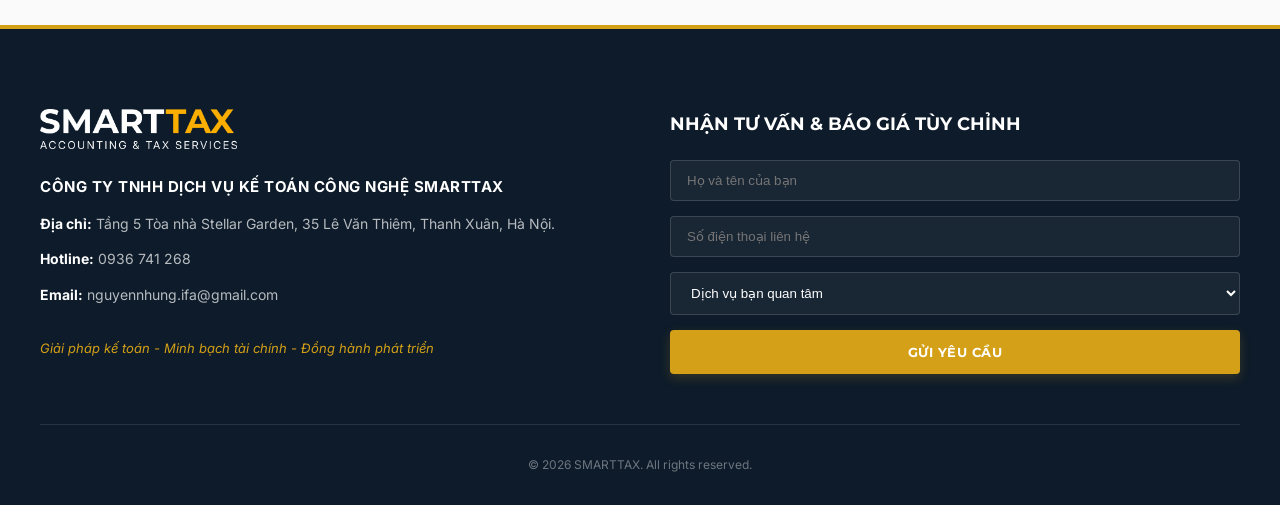
==== commit df32b28e: "Add files via upload" ====
--- a/index.html
+++ b/index.html
@@ -449,7 +449,7 @@
                 <ul class="footer-contacts">
                     <li><strong>Địa chỉ:</strong> Tầng 5 Tòa nhà Stellar Garden, 35 Lê Văn Thiêm, Thanh Xuân, Hà Nội.</li>
                     <li><strong>Hotline:</strong> 0936 741 268</li>
-                    <li><strong>Email:</strong> hongnhung@gmail.com</li>
+                    <li><strong>Email:</strong> nguyennhung.ifa@gmail.com</li>
                 </ul>
                 <p class="footer-tagline">Giải pháp kế toán - Minh bạch tài chính - Đồng hành phát triển</p>
             </div>
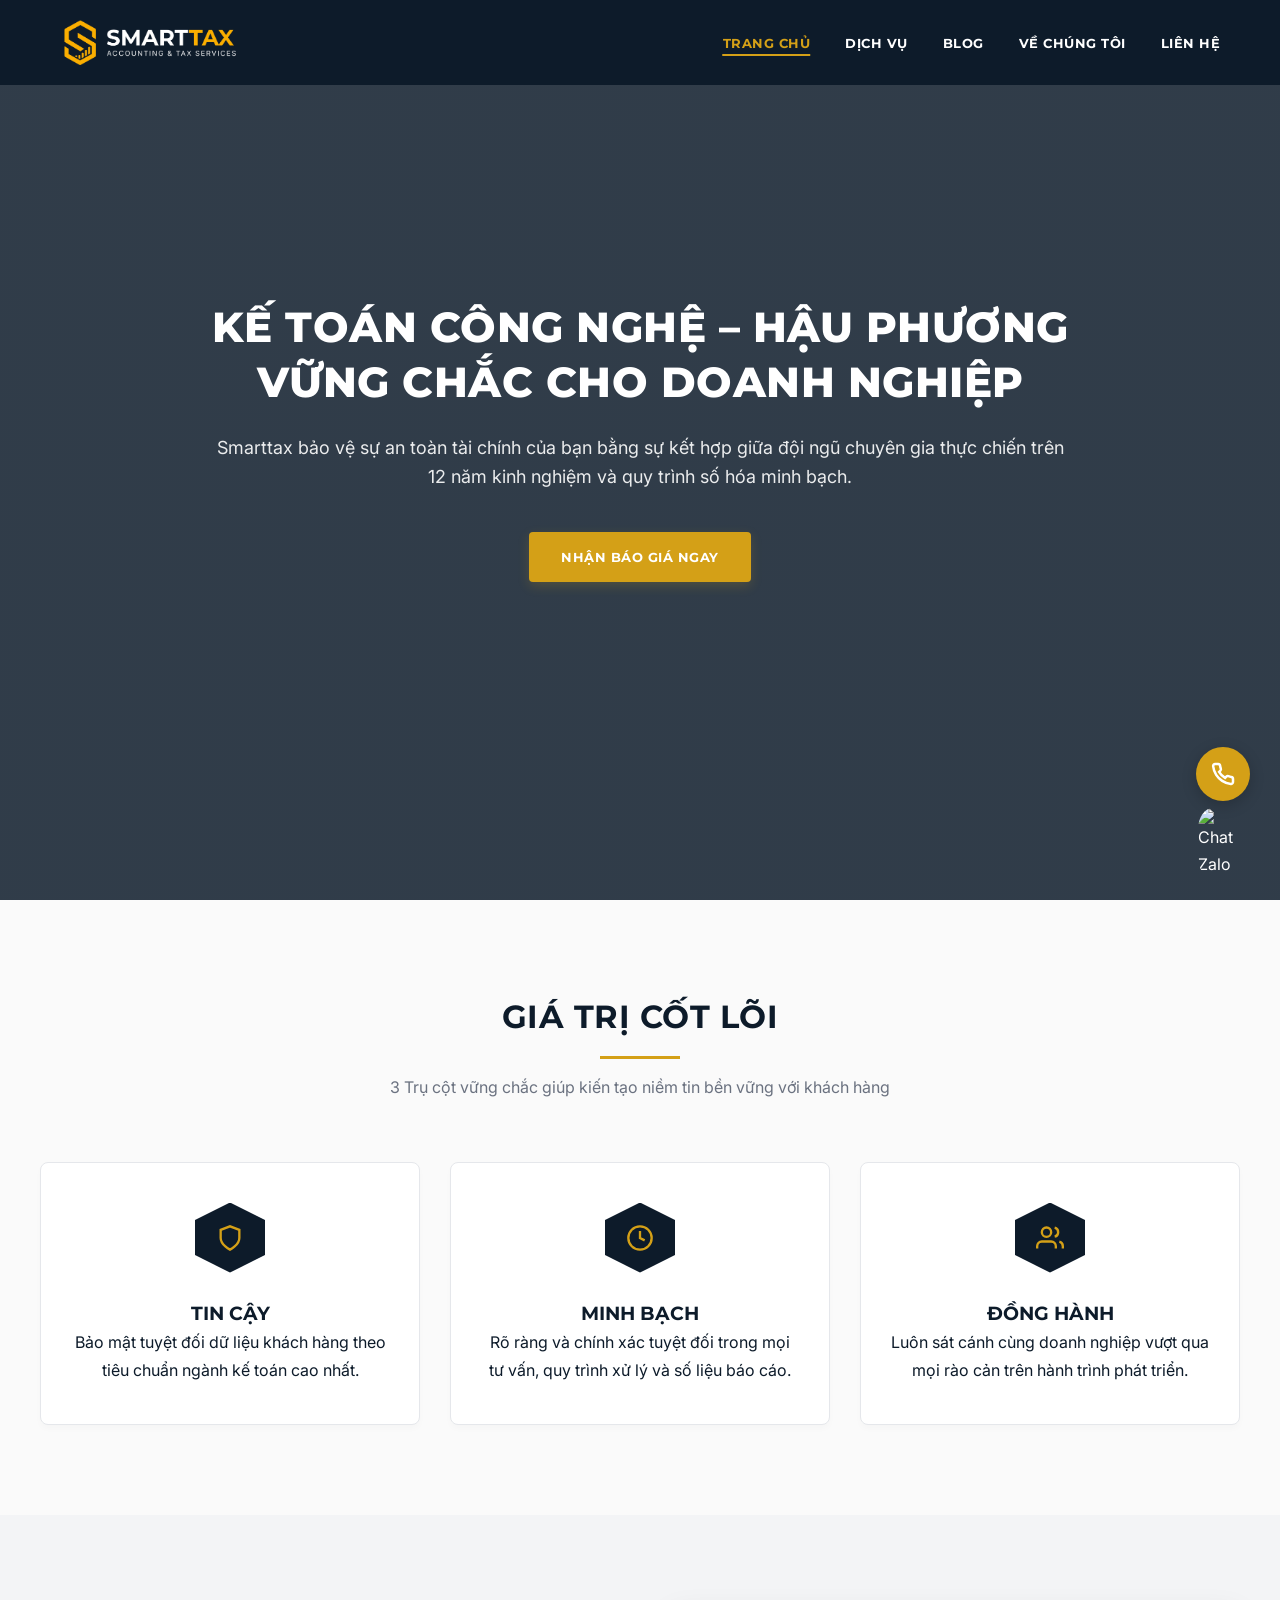
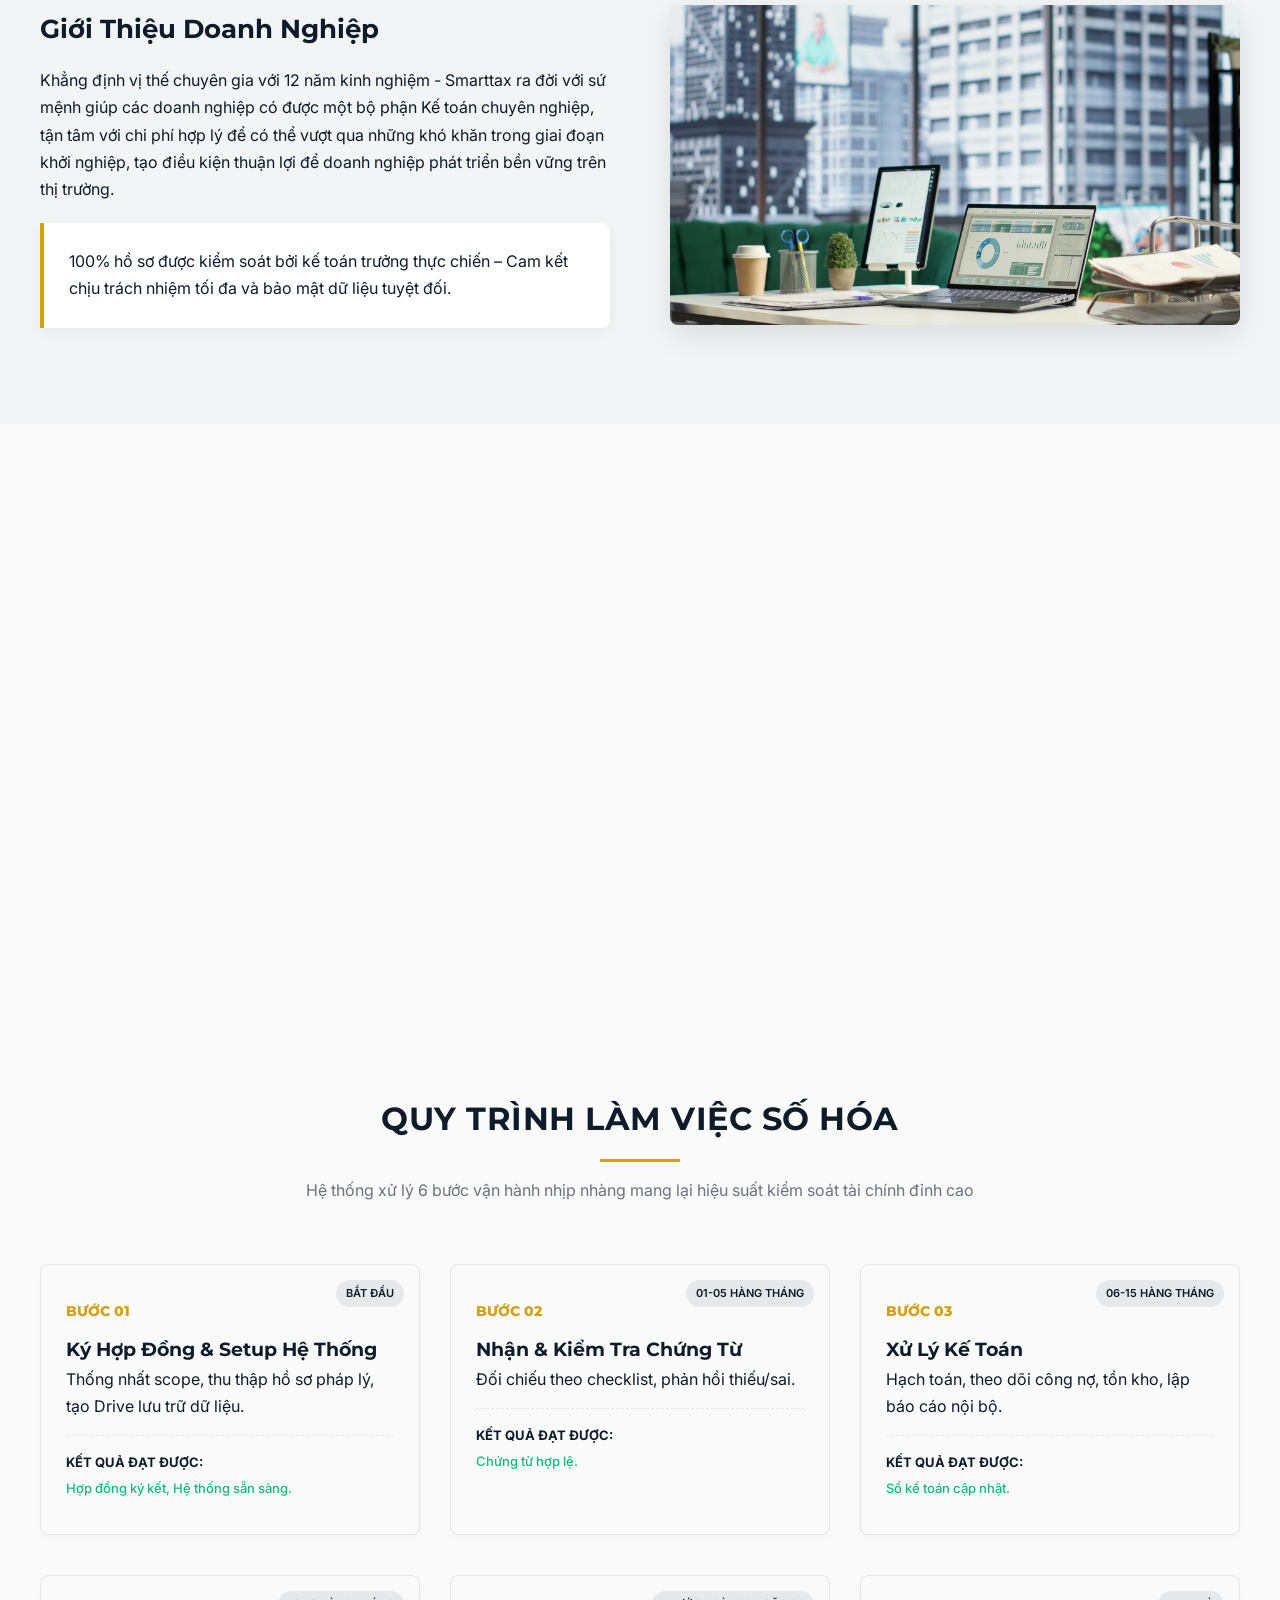
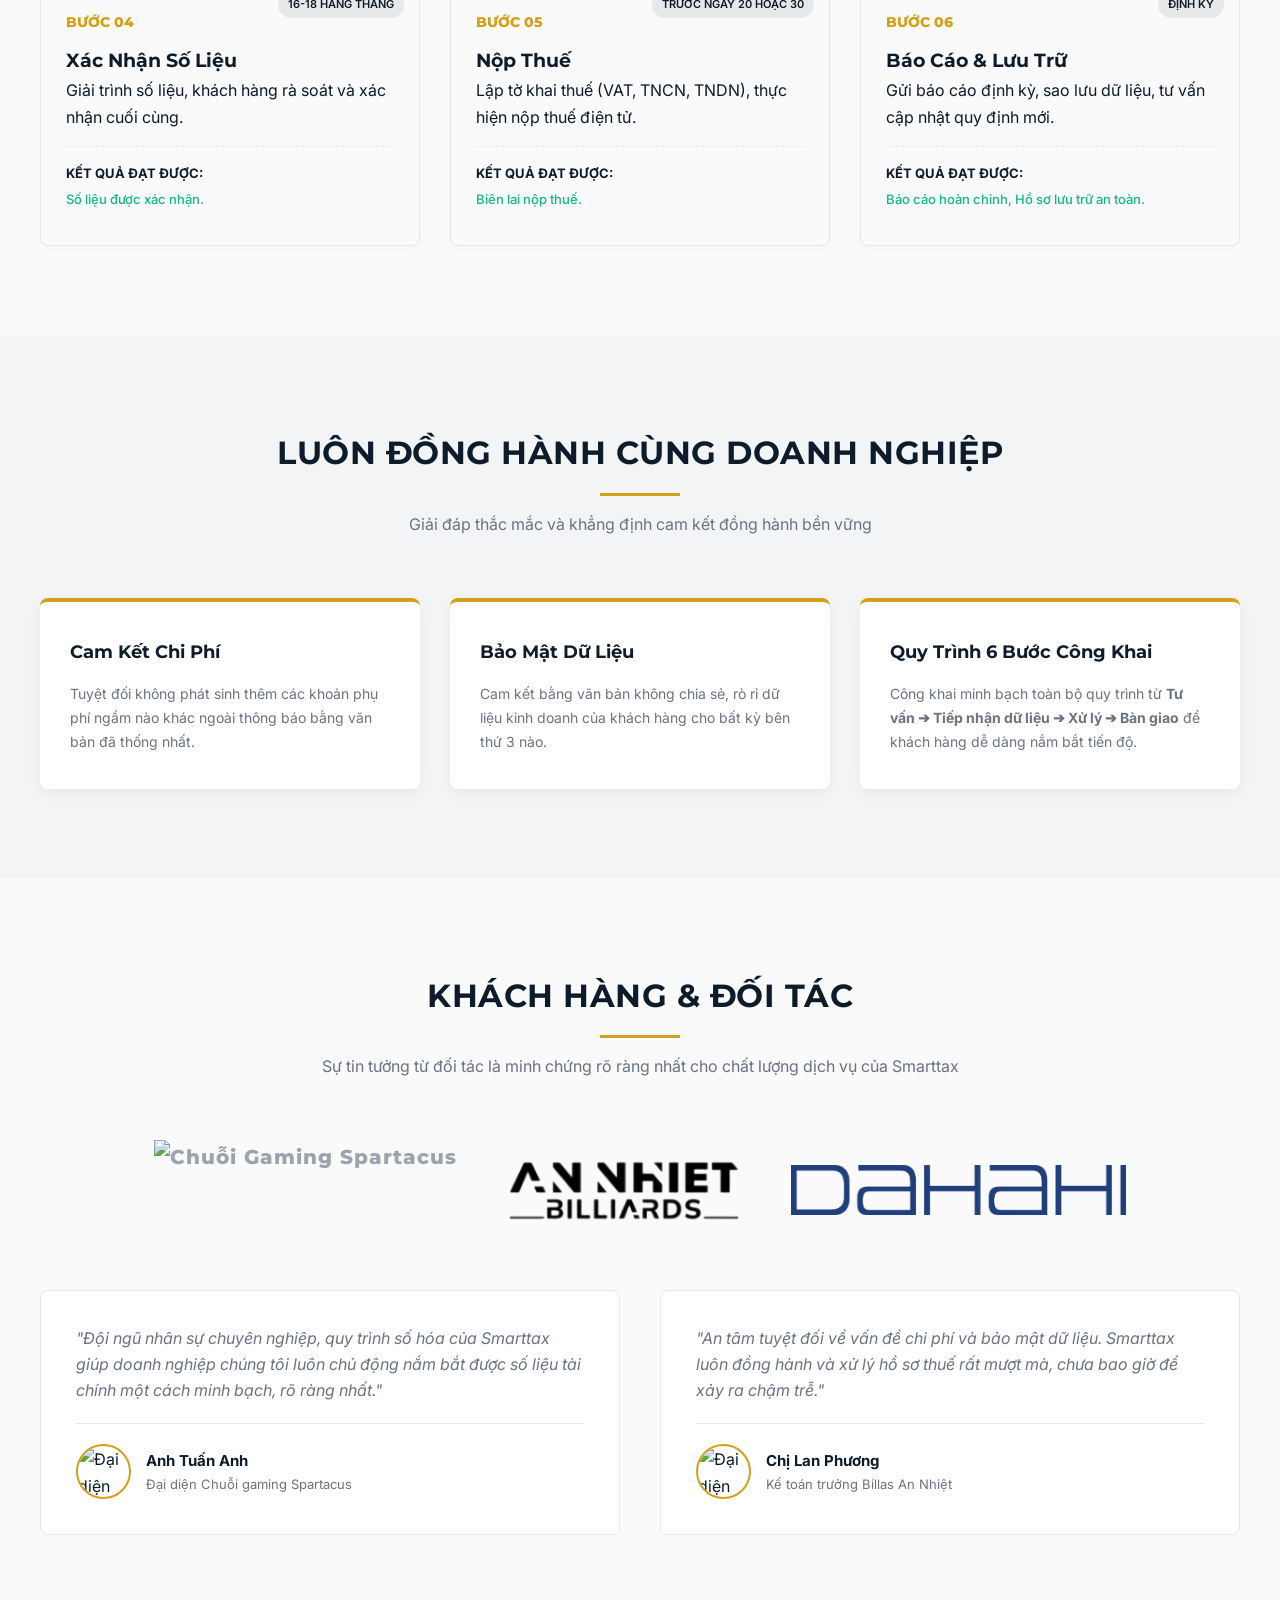
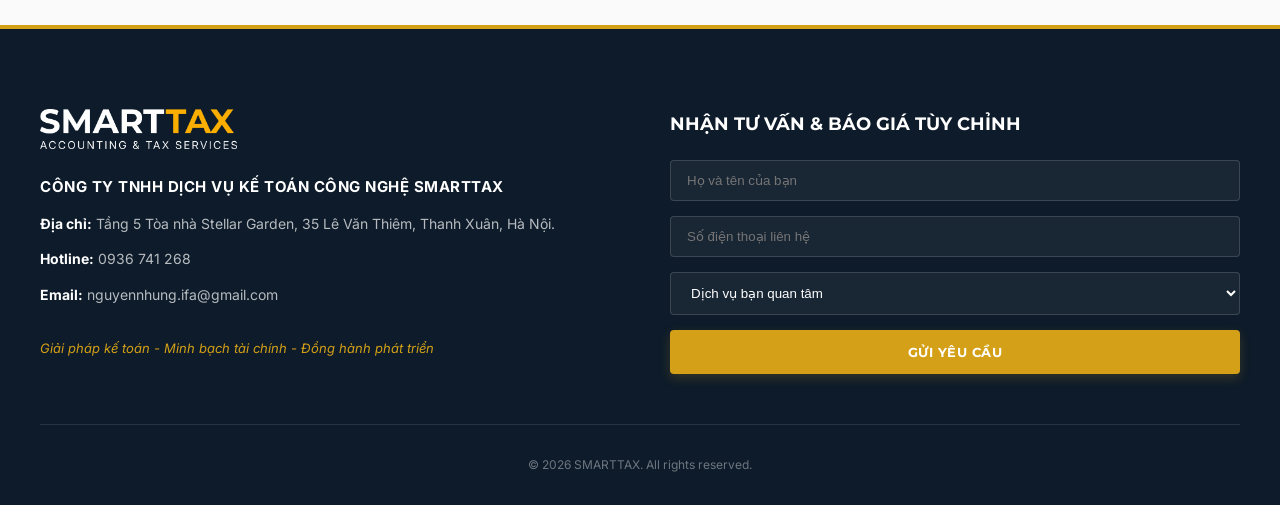
==== commit 2443c539: "Add files via upload" ====
--- a/index.html
+++ b/index.html
@@ -474,7 +474,10 @@
 
     <div class="floating-widget-container">
         <a href="tel:0936741268" class="floating-action-btn btn-float-call" title="Gọi Ngay"><svg width="24" height="24" viewBox="0 0 24 24" fill="none" stroke="currentColor" stroke-width="2.5"><path d="M22 16.92v3a2 2 0 0 1-2.18 2 19.79 19.79 0 0 1-8.63-3.07 19.5 19.5 0 0 1-6-6 19.79 19.79 0 0 1-3.07-8.67A2 2 0 0 1 4.11 2h3a2 2 0 0 1 2 1.72 12.84 12.84 0 0 0 .7 2.81 2 2 0 0 1-.45 2.11L8.09 9.91a16 16 0 0 0 6 6l1.27-1.27a2 2 0 0 1 2.11-.45 12.84 12.84 0 0 0 2.81.7A2 2 0 0 1 22 16.92z"/></svg></a>
-        <a href="https://zalo.me/0936741268" target="_blank" class="floating-action-btn btn-float-zalo" title="Chat Zalo"><span style="font-family: sans-serif; font-weight: 900; font-size: 13px; letter-spacing: -0.5px;">Zalo</span><div class="zalo-chat-tooltip" id="zalo-tooltip">Smarttax hỗ trợ bạn ngay!</div></a>
+        <a href="https://zalo.me/0936741268" target="_blank" class="floating-action-btn" style="background: transparent; box-shadow: none; padding: 0;" title="Chat Zalo">
+      <img src="images/logo zalo.png" alt="Chat Zalo" style="width: 50px; height: auto; display: block; border-radius: 30%;">
+    
+    <div class="zalo-chat-tooltip" id="zalo-tooltip">Smarttax hỗ trợ bạn ngay!</div></a>
     </div>
 
     <script>
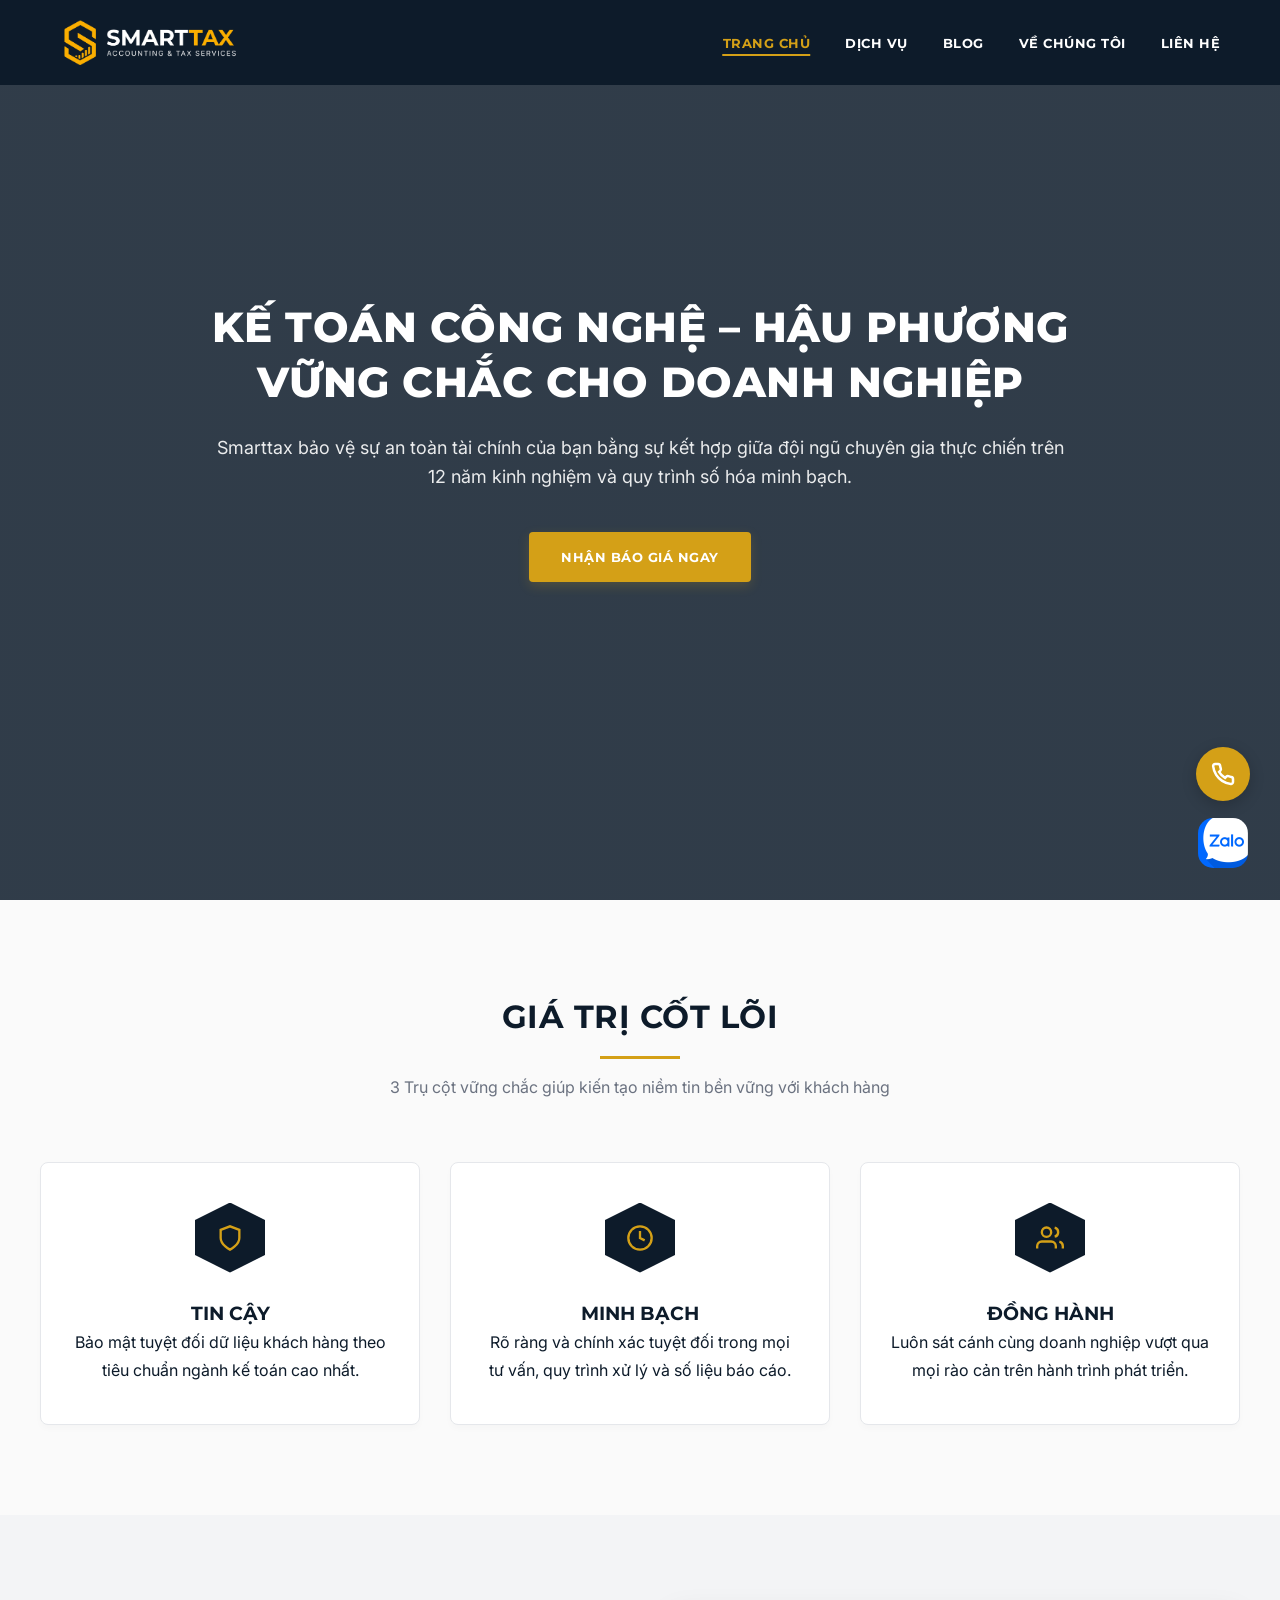
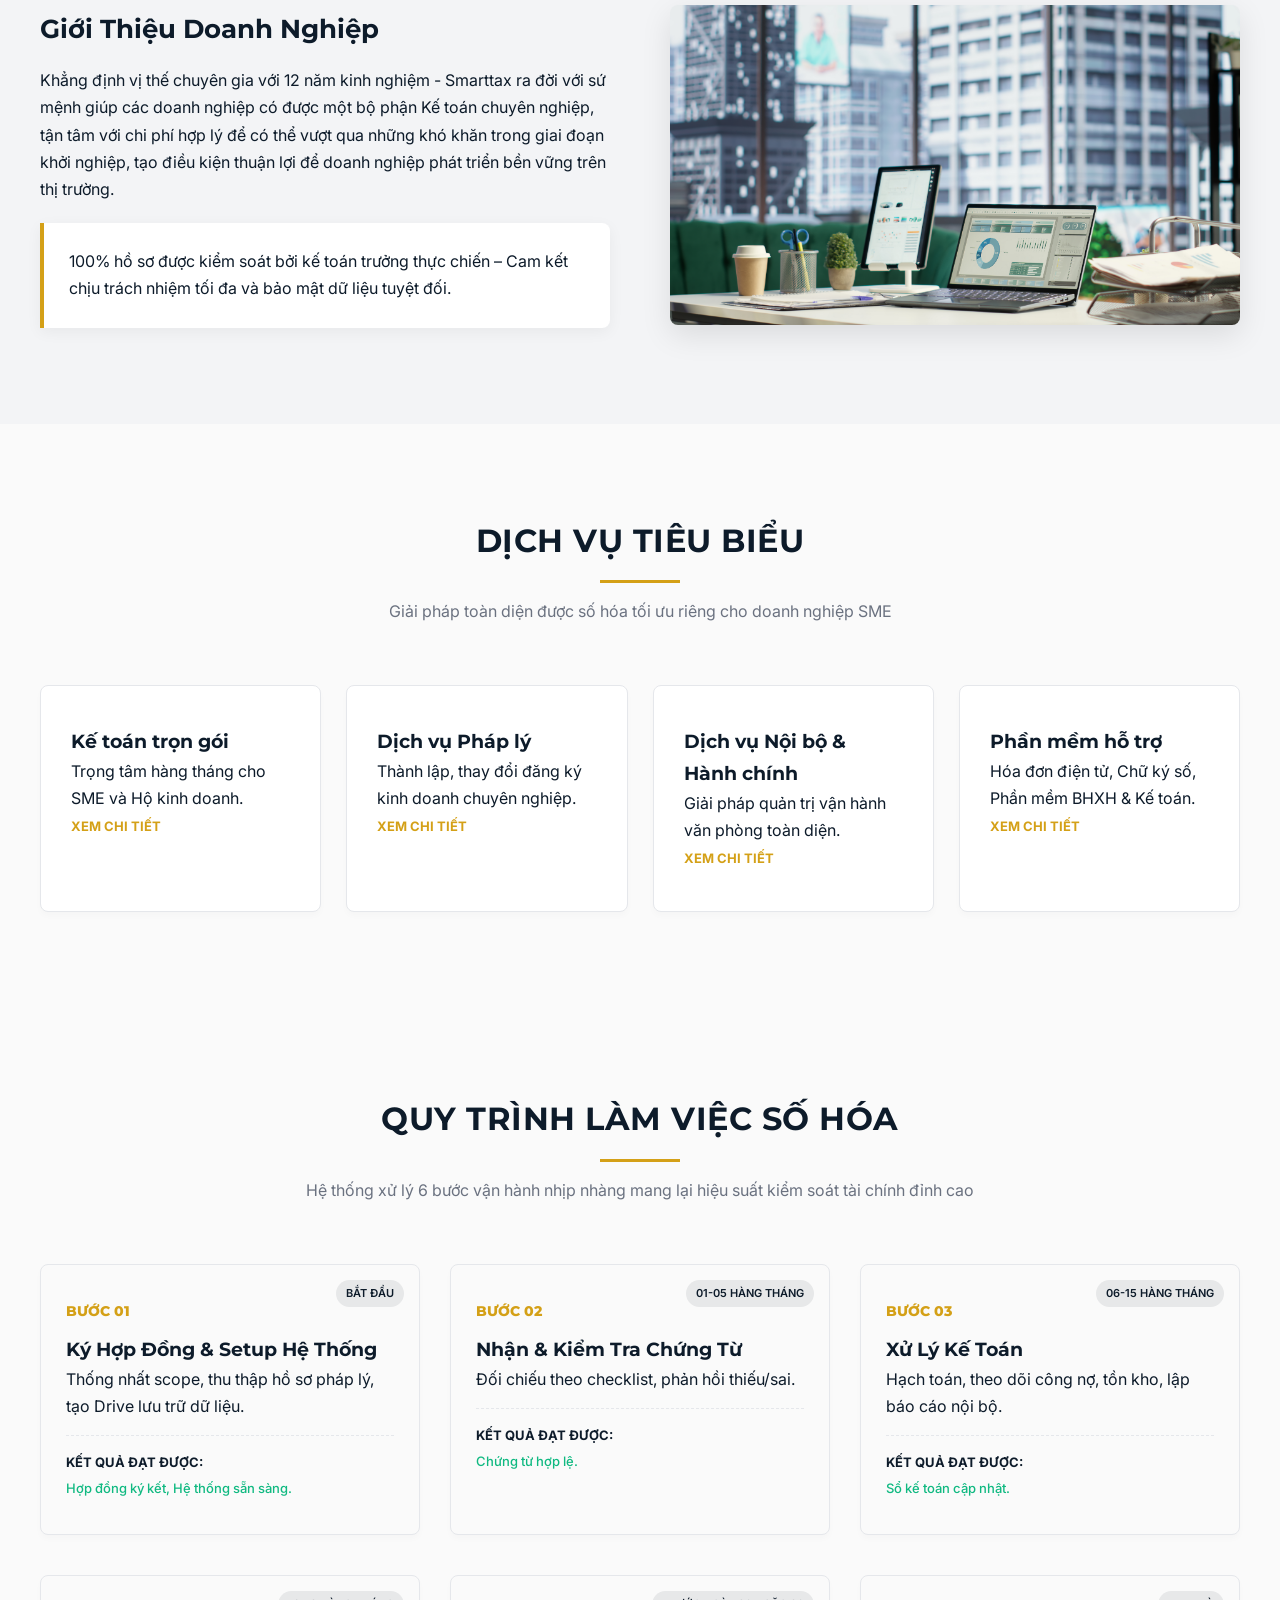
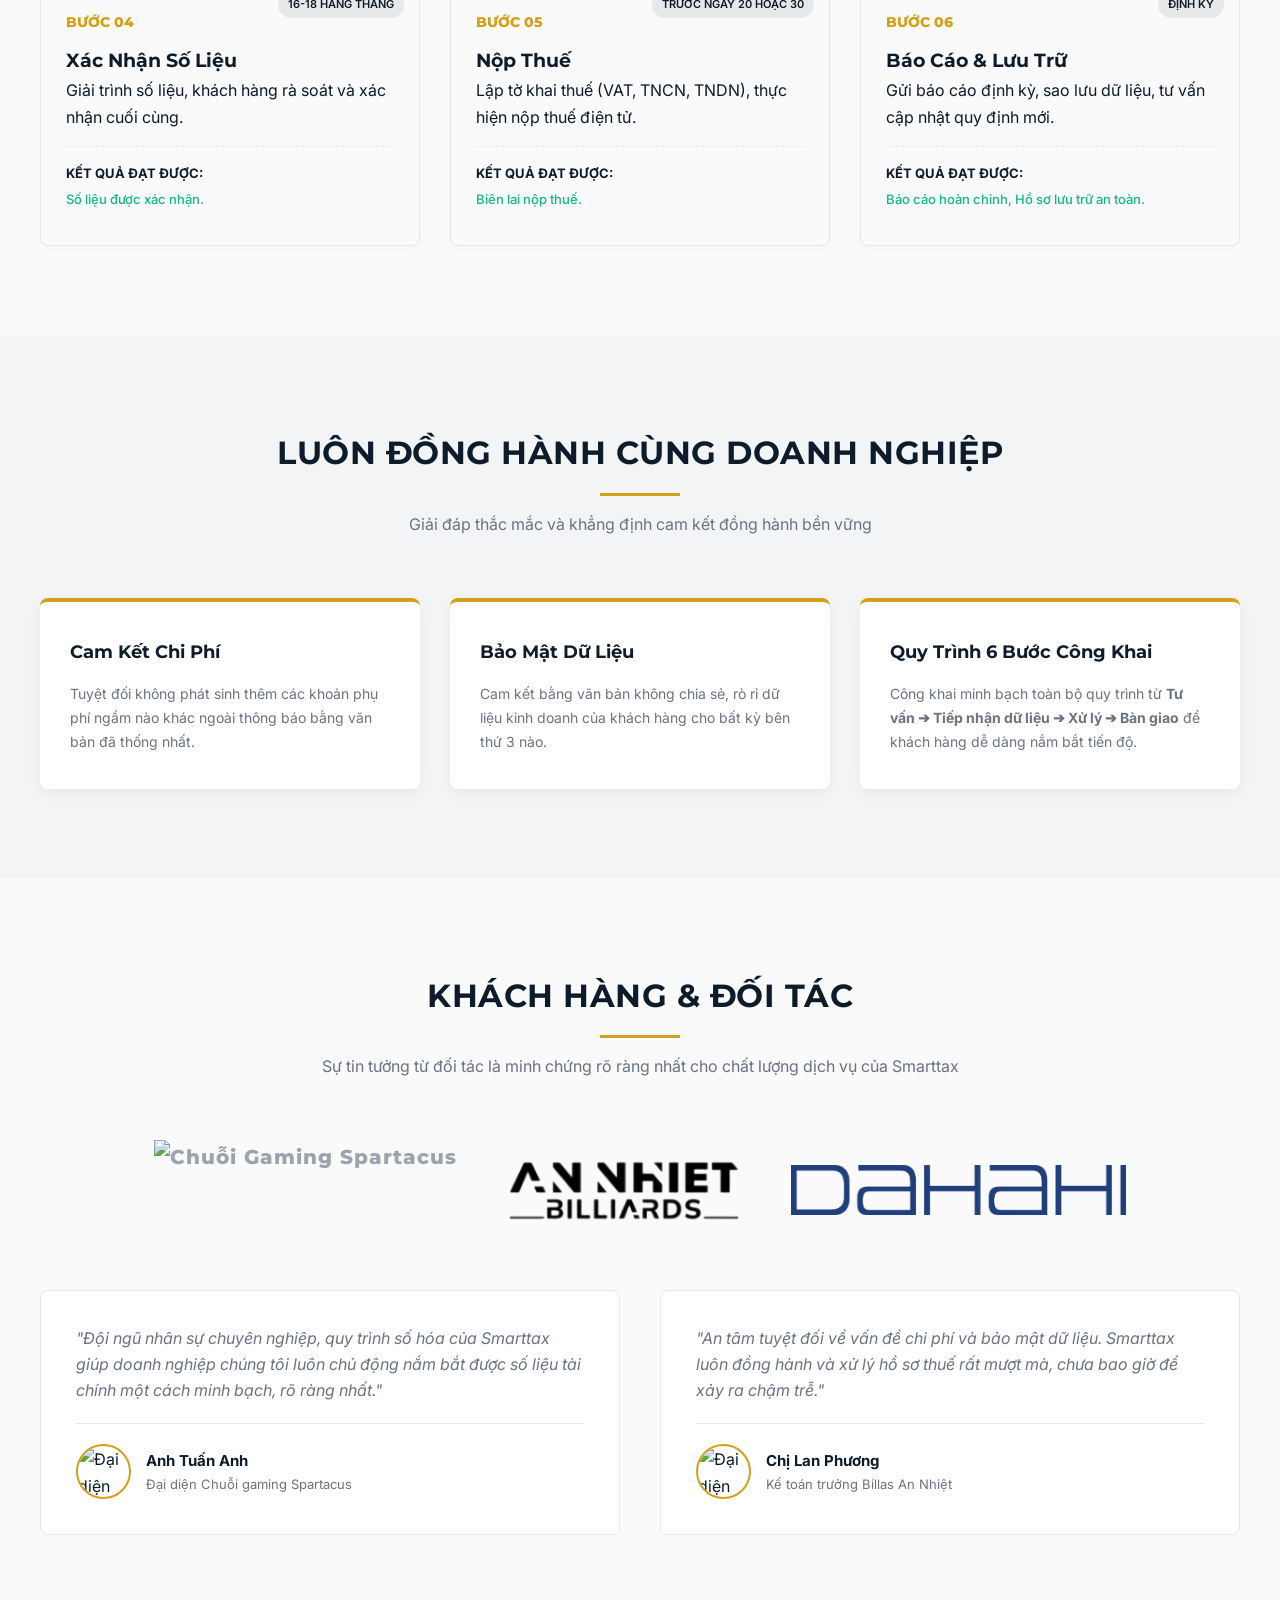
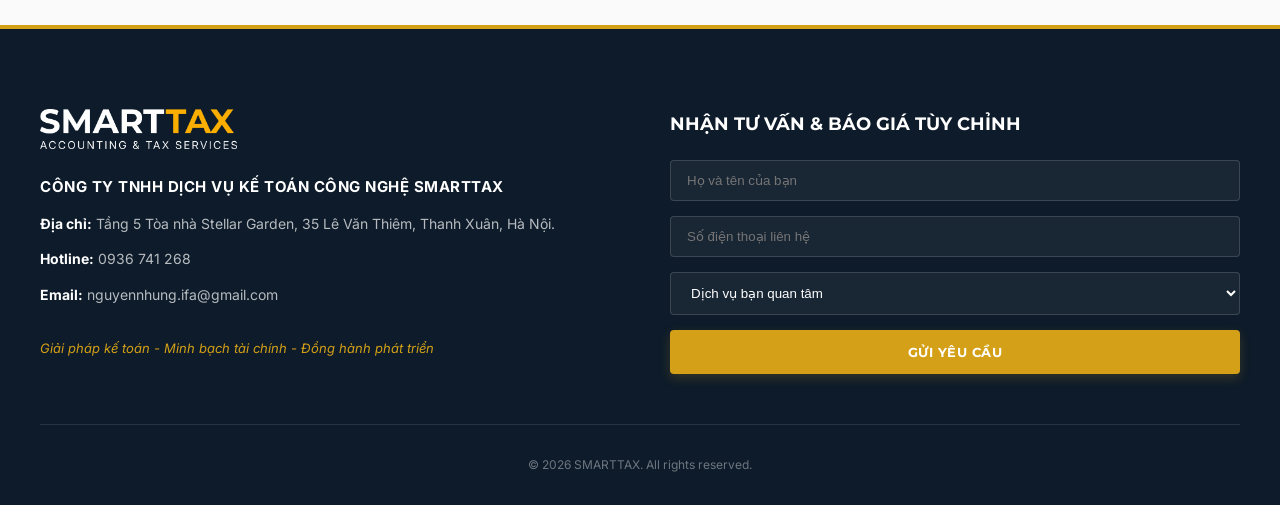
==== commit 11271bf5: "Add files via upload" ====
--- a/index.html
+++ b/index.html
@@ -455,18 +455,21 @@
             </div>
             <div class="footer-right-form">
                 <h3>NHẬN TƯ VẤN & BÁO GIÁ TÙY CHỈNH</h3>
-                <form class="footer-form-group" action="#" method="POST">
-                    <input type="text" placeholder="Họ và tên của bạn" required>
-                    <input type="tel" placeholder="Số điện thoại liên hệ" required>
-                    <select required>
-                        <option value="" disabled selected>Dịch vụ bạn quan tâm</option>
-                        <option value="ke-toan-tron-goi">Kế toán trọn gói (SME & Hộ kinh doanh)</option>
-                        <option value="dich-vu-phap-ly">Dịch vụ Pháp lý Doanh nghiệp</option>
-                        <option value="noi-bo-hanh-chinh">Dịch vụ Nội bộ & Hành chính</option>
-                        <option value="phan-mem-ho-tro">Phần mềm hỗ trợ</option>
-                    </select>
-                    <button type="submit" class="btn">Gửi Yêu Cầu</button>
-                </form>
+                <form id="form-nhan-tu-van" class="footer-form-group">
+    <input type="text" name="ho_ten" placeholder="Họ và tên của bạn" required>
+    
+    <input type="tel" name="so_dien_thoai" placeholder="Số điện thoại liên hệ" required>
+    
+    <select name="dich_vu" required>
+        <option value="" disabled selected>Dịch vụ bạn quan tâm</option>
+        <option value="Kế toán trọn gói">Kế toán trọn gói (SME & Hộ kinh doanh)</option>
+        <option value="Pháp lý doanh nghiệp">Dịch vụ Pháp lý Doanh nghiệp</option>
+        <option value="Nội bộ & Hành chính">Dịch vụ Nội bộ & Hành chính</option>
+        <option value="Phần mềm hỗ trợ">Phần mềm hỗ trợ (Hóa đơn, chữ ký số...)</option>
+    </select>
+    
+    <button type="submit" class="btn" style="width: 100%; text-align: center;">GỬI YÊU CẦU</button>
+</form>
             </div>
         </div>
         <div class="footer-copyright"><p>© 2026 SMARTTAX. All rights reserved.</p></div>
@@ -475,8 +478,7 @@
     <div class="floating-widget-container">
         <a href="tel:0936741268" class="floating-action-btn btn-float-call" title="Gọi Ngay"><svg width="24" height="24" viewBox="0 0 24 24" fill="none" stroke="currentColor" stroke-width="2.5"><path d="M22 16.92v3a2 2 0 0 1-2.18 2 19.79 19.79 0 0 1-8.63-3.07 19.5 19.5 0 0 1-6-6 19.79 19.79 0 0 1-3.07-8.67A2 2 0 0 1 4.11 2h3a2 2 0 0 1 2 1.72 12.84 12.84 0 0 0 .7 2.81 2 2 0 0 1-.45 2.11L8.09 9.91a16 16 0 0 0 6 6l1.27-1.27a2 2 0 0 1 2.11-.45 12.84 12.84 0 0 0 2.81.7A2 2 0 0 1 22 16.92z"/></svg></a>
         <a href="https://zalo.me/0936741268" target="_blank" class="floating-action-btn" style="background: transparent; box-shadow: none; padding: 0;" title="Chat Zalo">
-      <img src="images/logo zalo.png" alt="Chat Zalo" style="width: 50px; height: auto; display: block; border-radius: 30%;">
-    
+      <img src="images/logo-zalo.png" alt="Chat Zalo" style="width: 50px; height: auto; display: block; border-radius: 30%;">
     <div class="zalo-chat-tooltip" id="zalo-tooltip">Smarttax hỗ trợ bạn ngay!</div></a>
     </div>
 
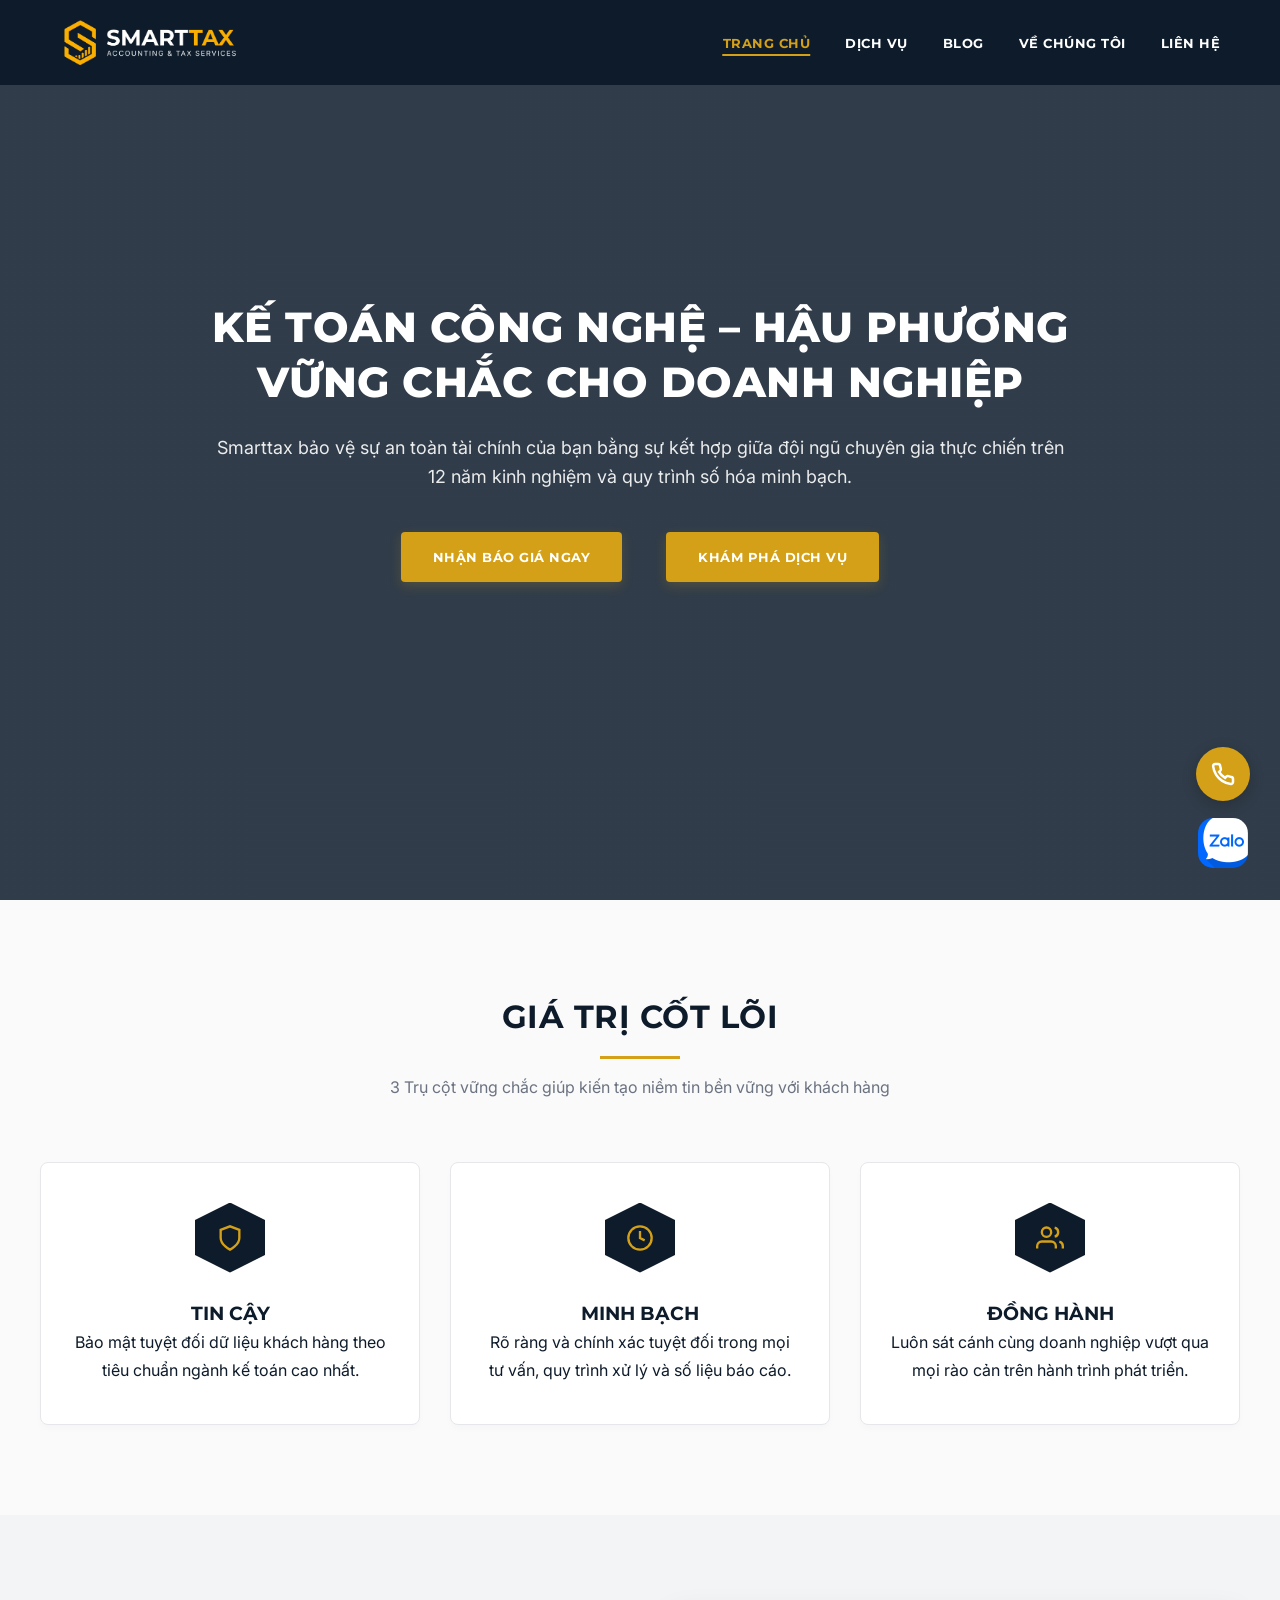
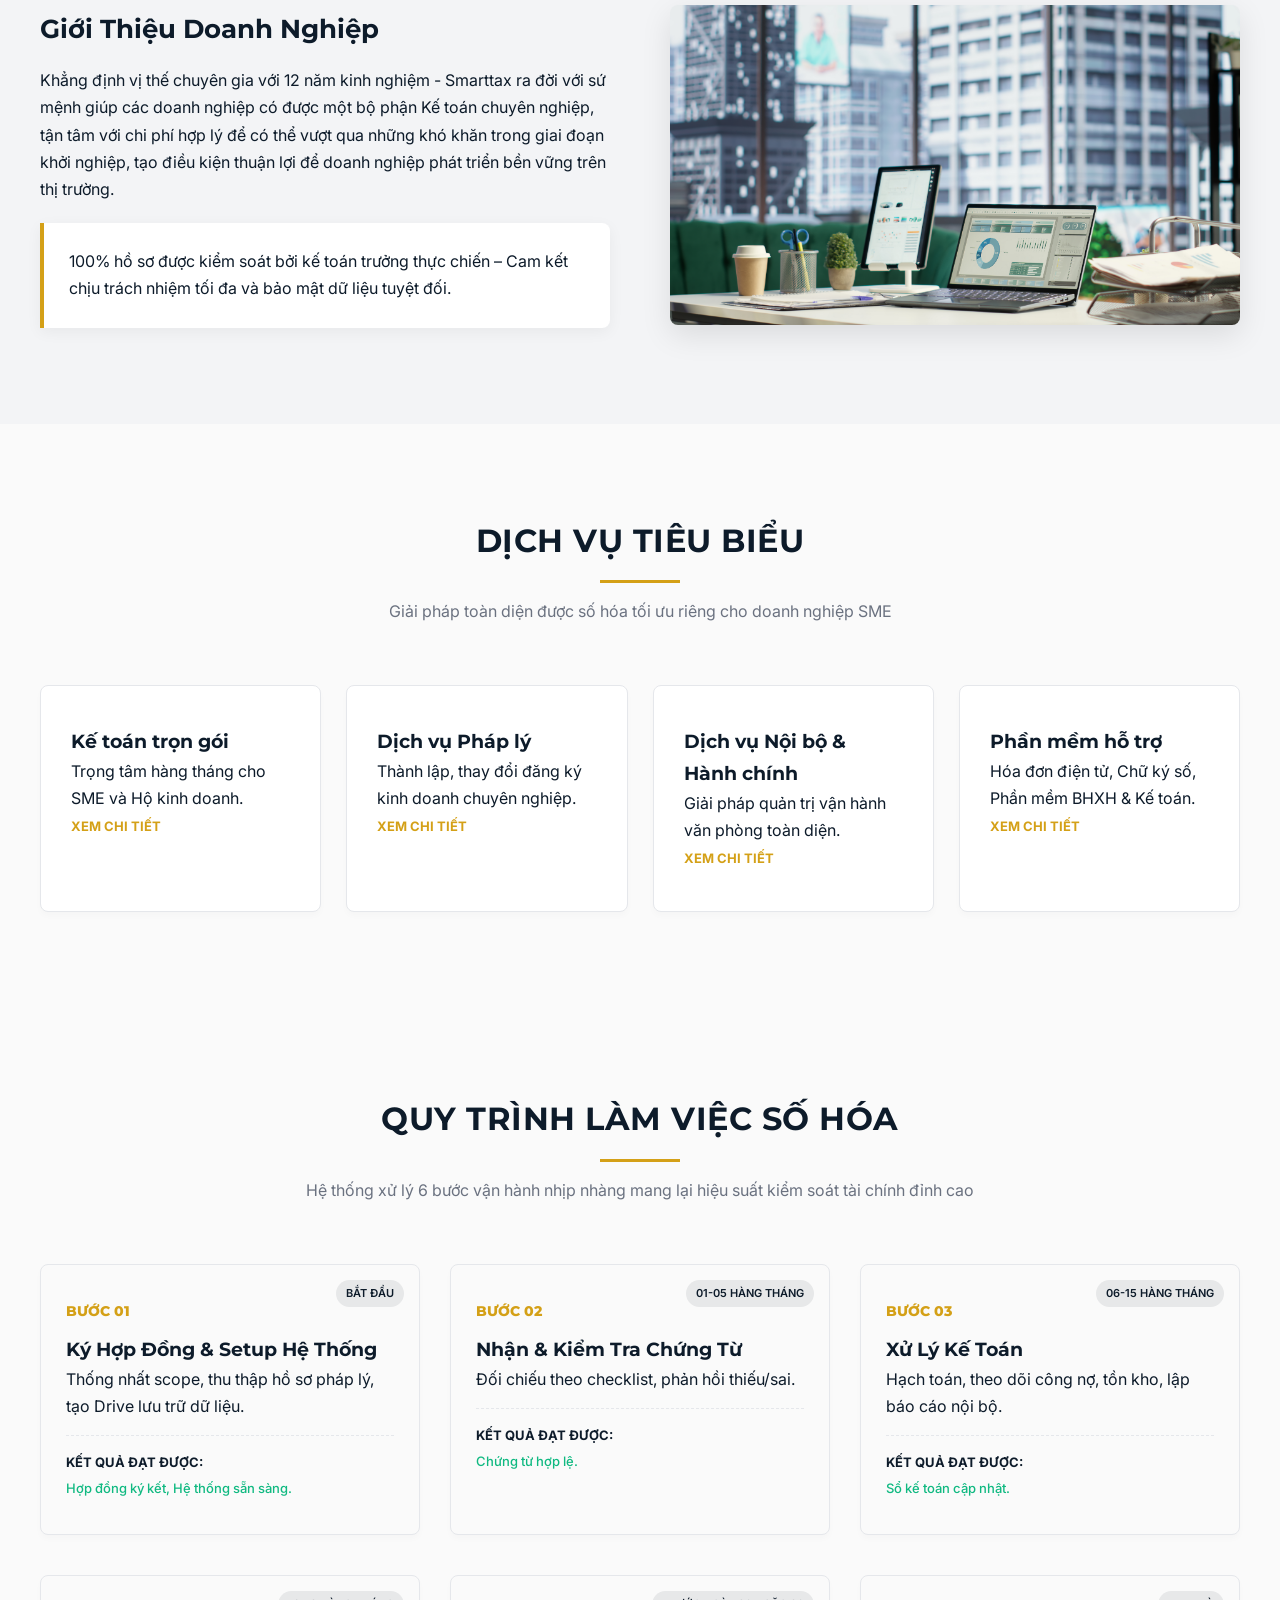
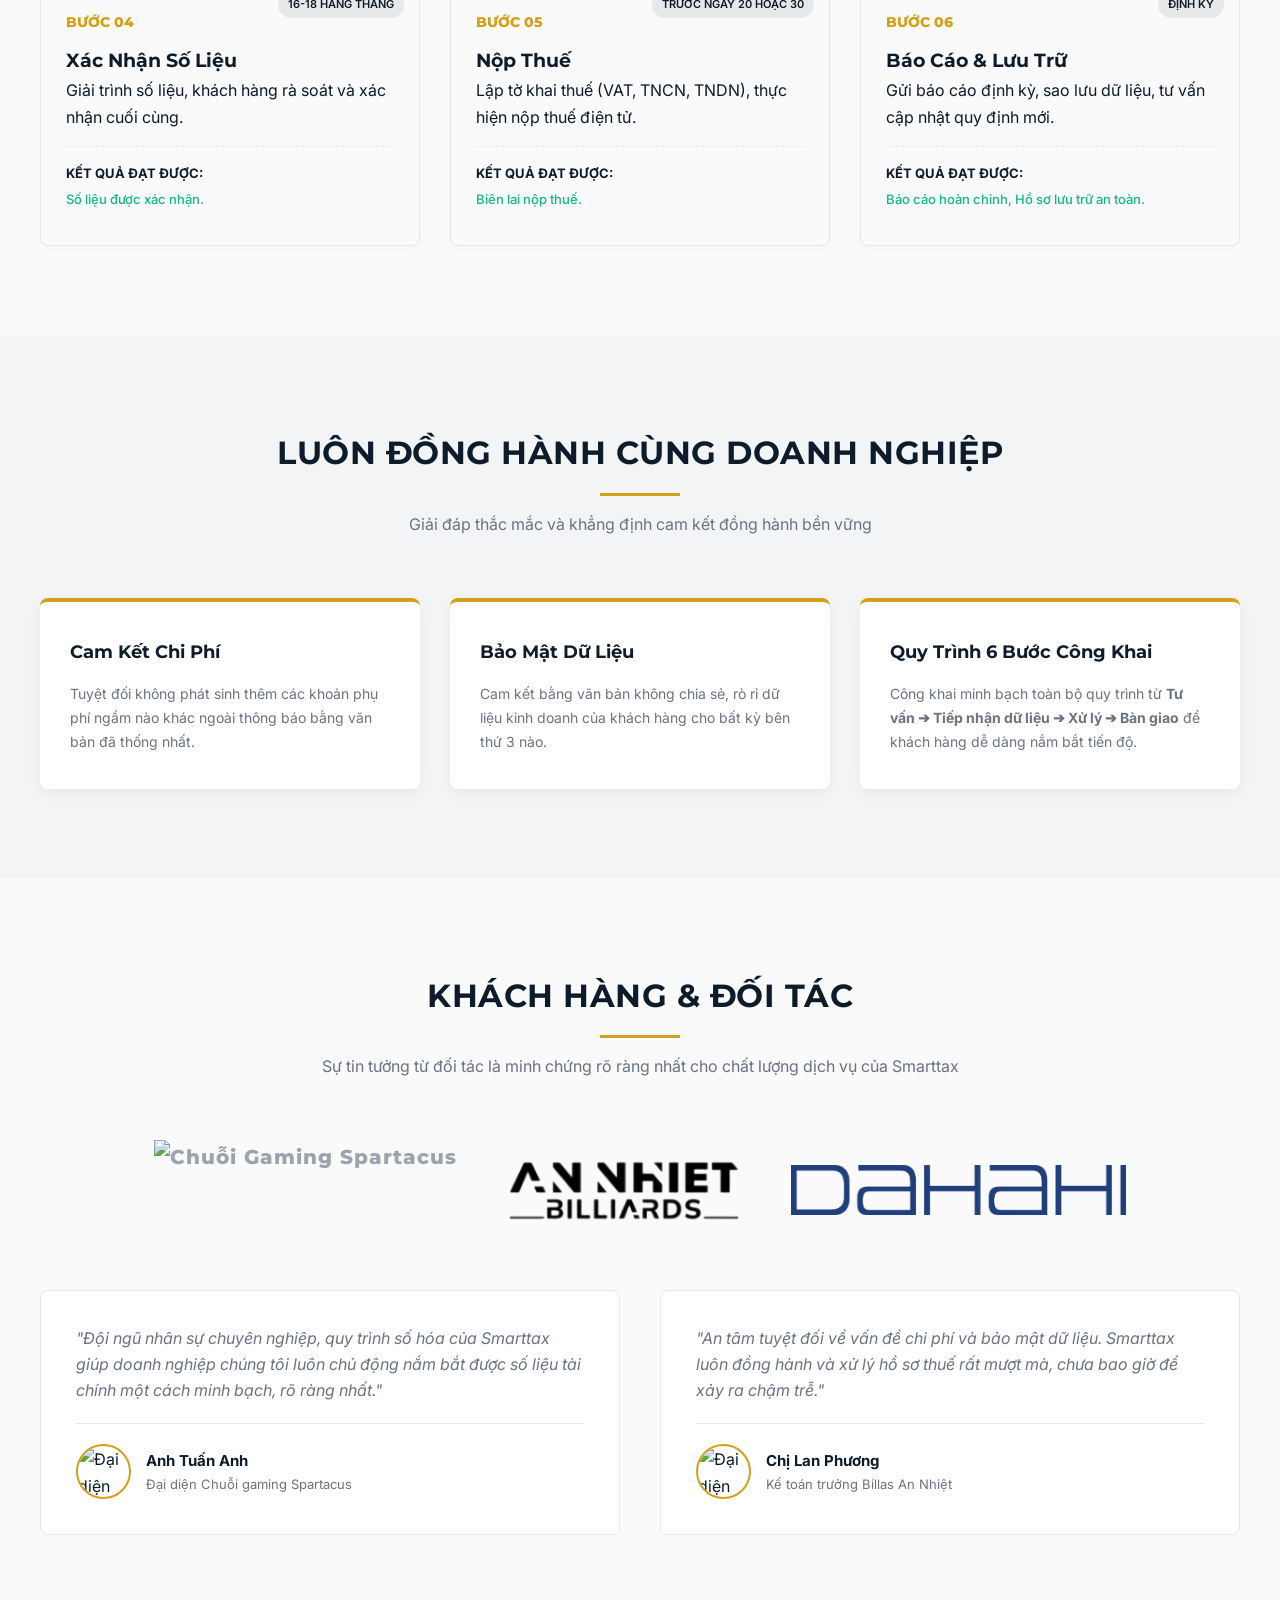
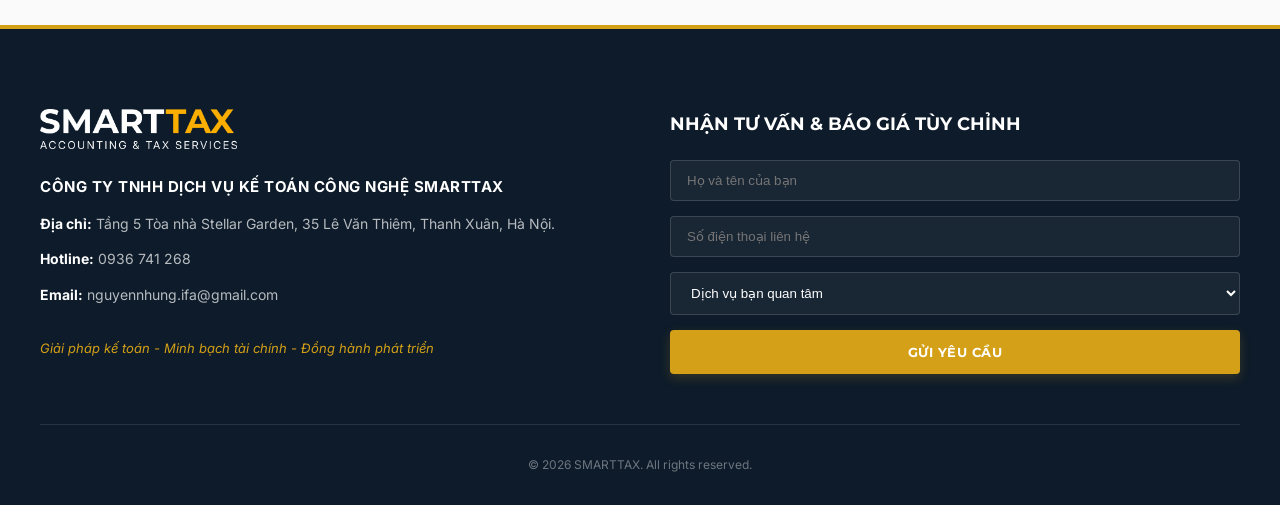
==== commit baf6f82f: "Add files via upload" ====
--- a/index.html
+++ b/index.html
@@ -233,8 +233,11 @@
         <div class="hero-content reveal visible">
             <h2>KẾ TOÁN CÔNG NGHỆ – HẬU PHƯƠNG VỮNG CHẮC CHO DOANH NGHIỆP</h2>
             <p>Smarttax bảo vệ sự an toàn tài chính của bạn bằng sự kết hợp giữa đội ngũ chuyên gia thực chiến trên 12 năm kinh nghiệm và quy trình số hóa minh bạch.</p>
-            <a href="#global-footer" class="btn">Nhận Báo Giá Ngay</a>
-        </div>
+            <div class="hero-buttons">
+    <a href="#form-nhan-tu-van" class="btn" style="margin-right: 40px;">Nhận báo giá ngay</a>
+    
+    <a href="dich-vu.html" class="btn btn-outline">Khám phá dịch vụ</a>
+</div>
     </section>
 
     <!-- CORE VALUES SECTION -->
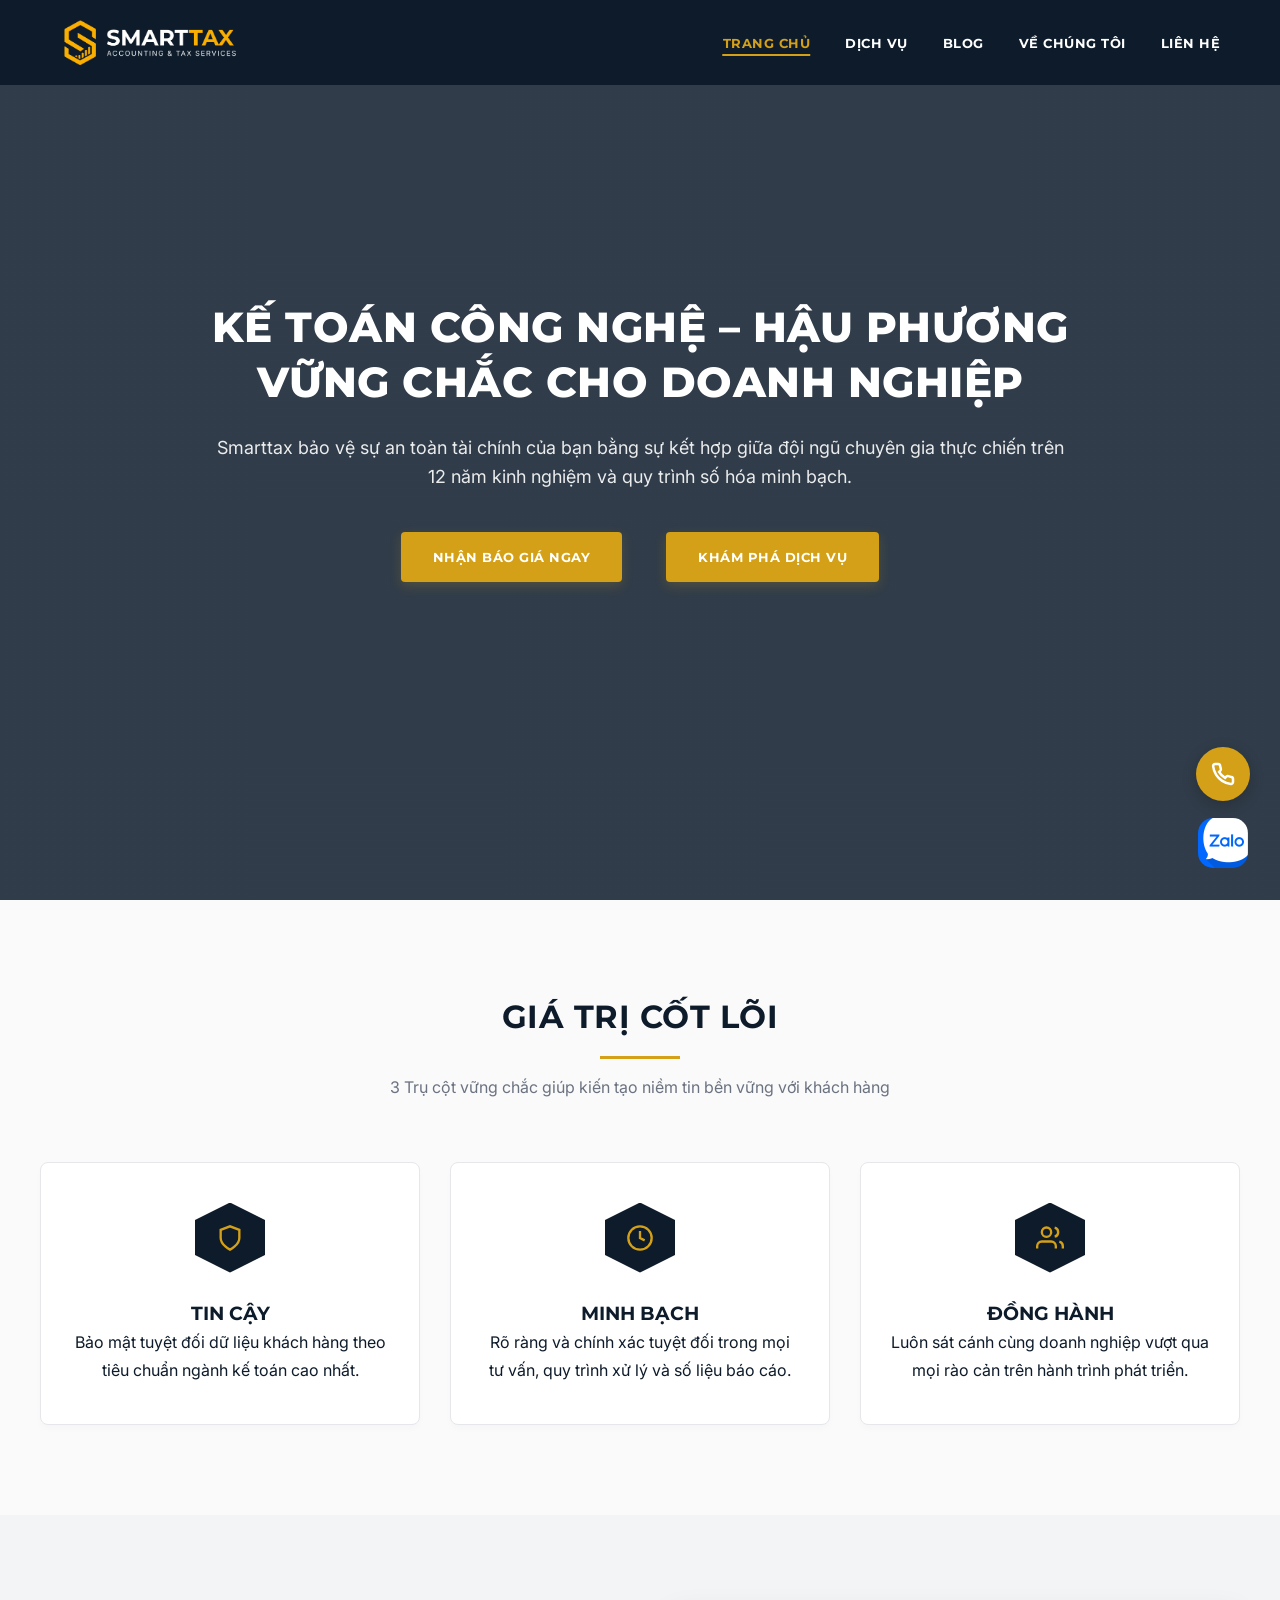
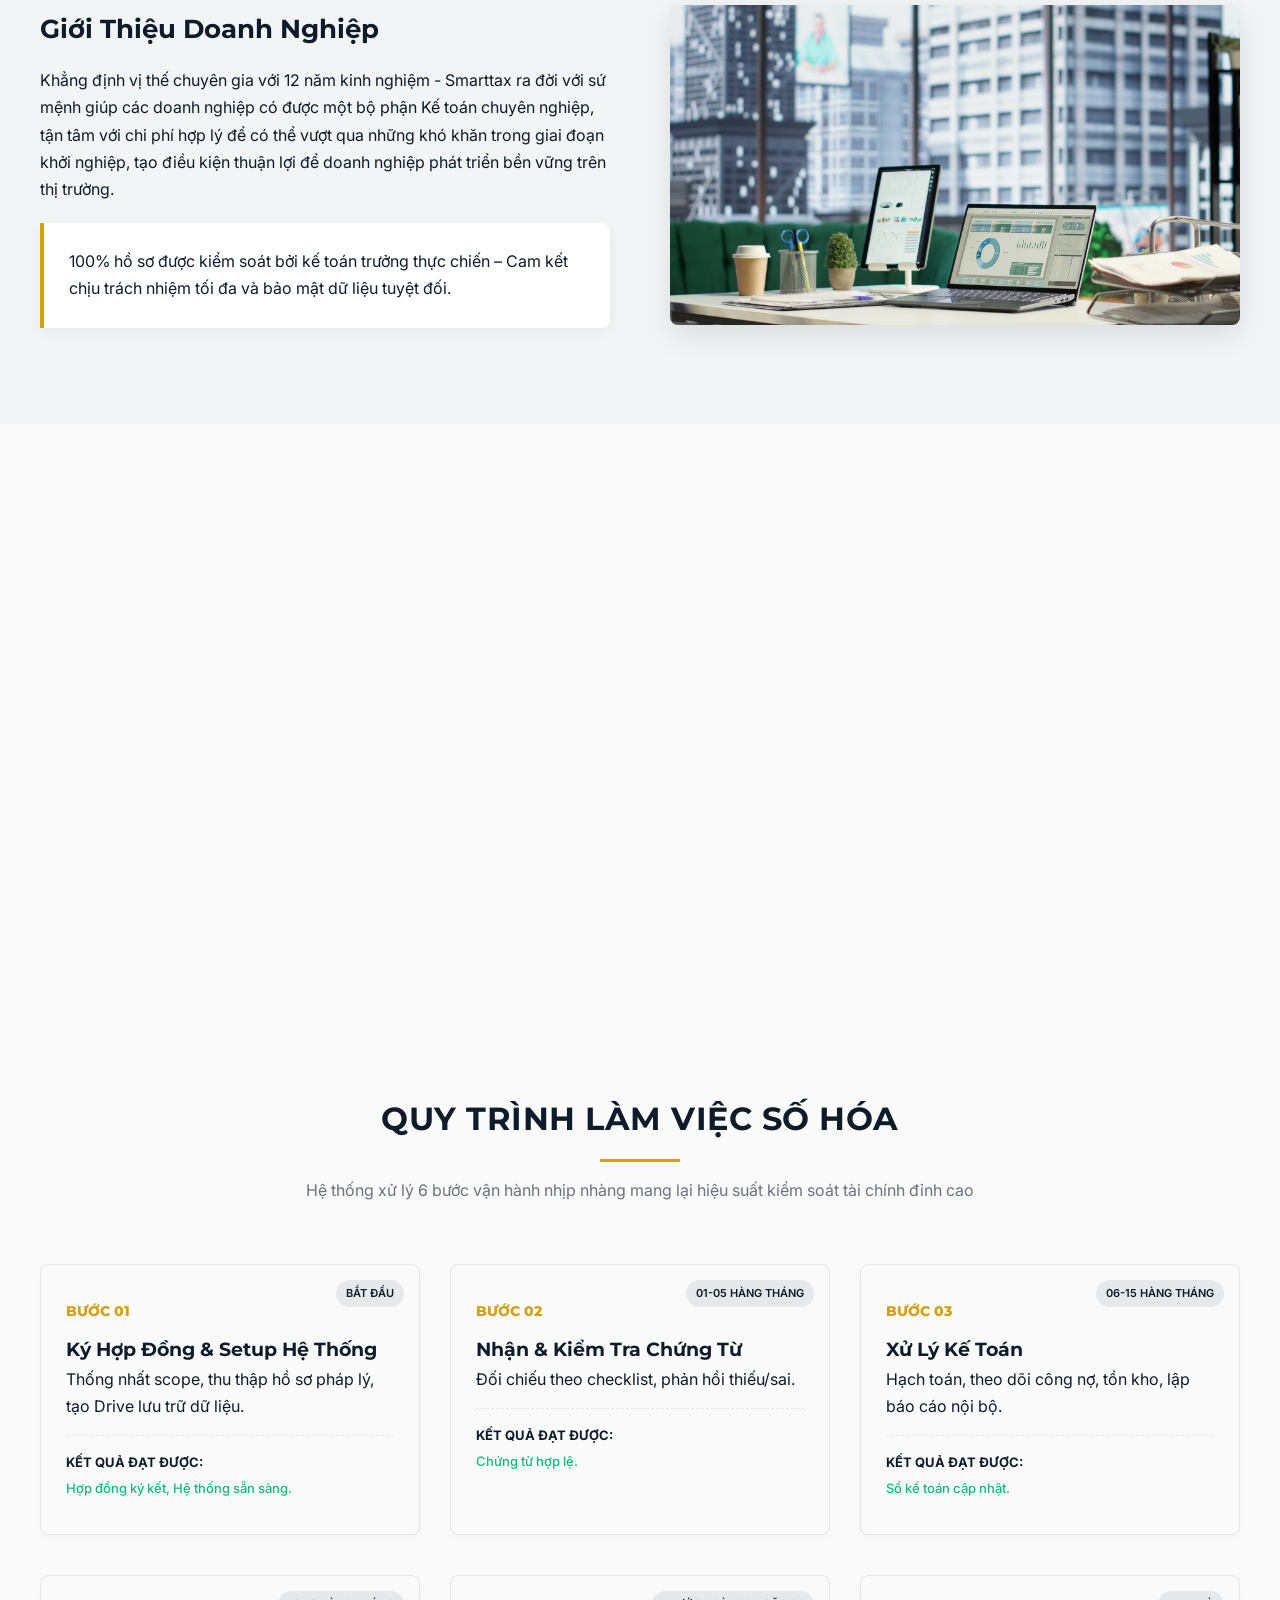
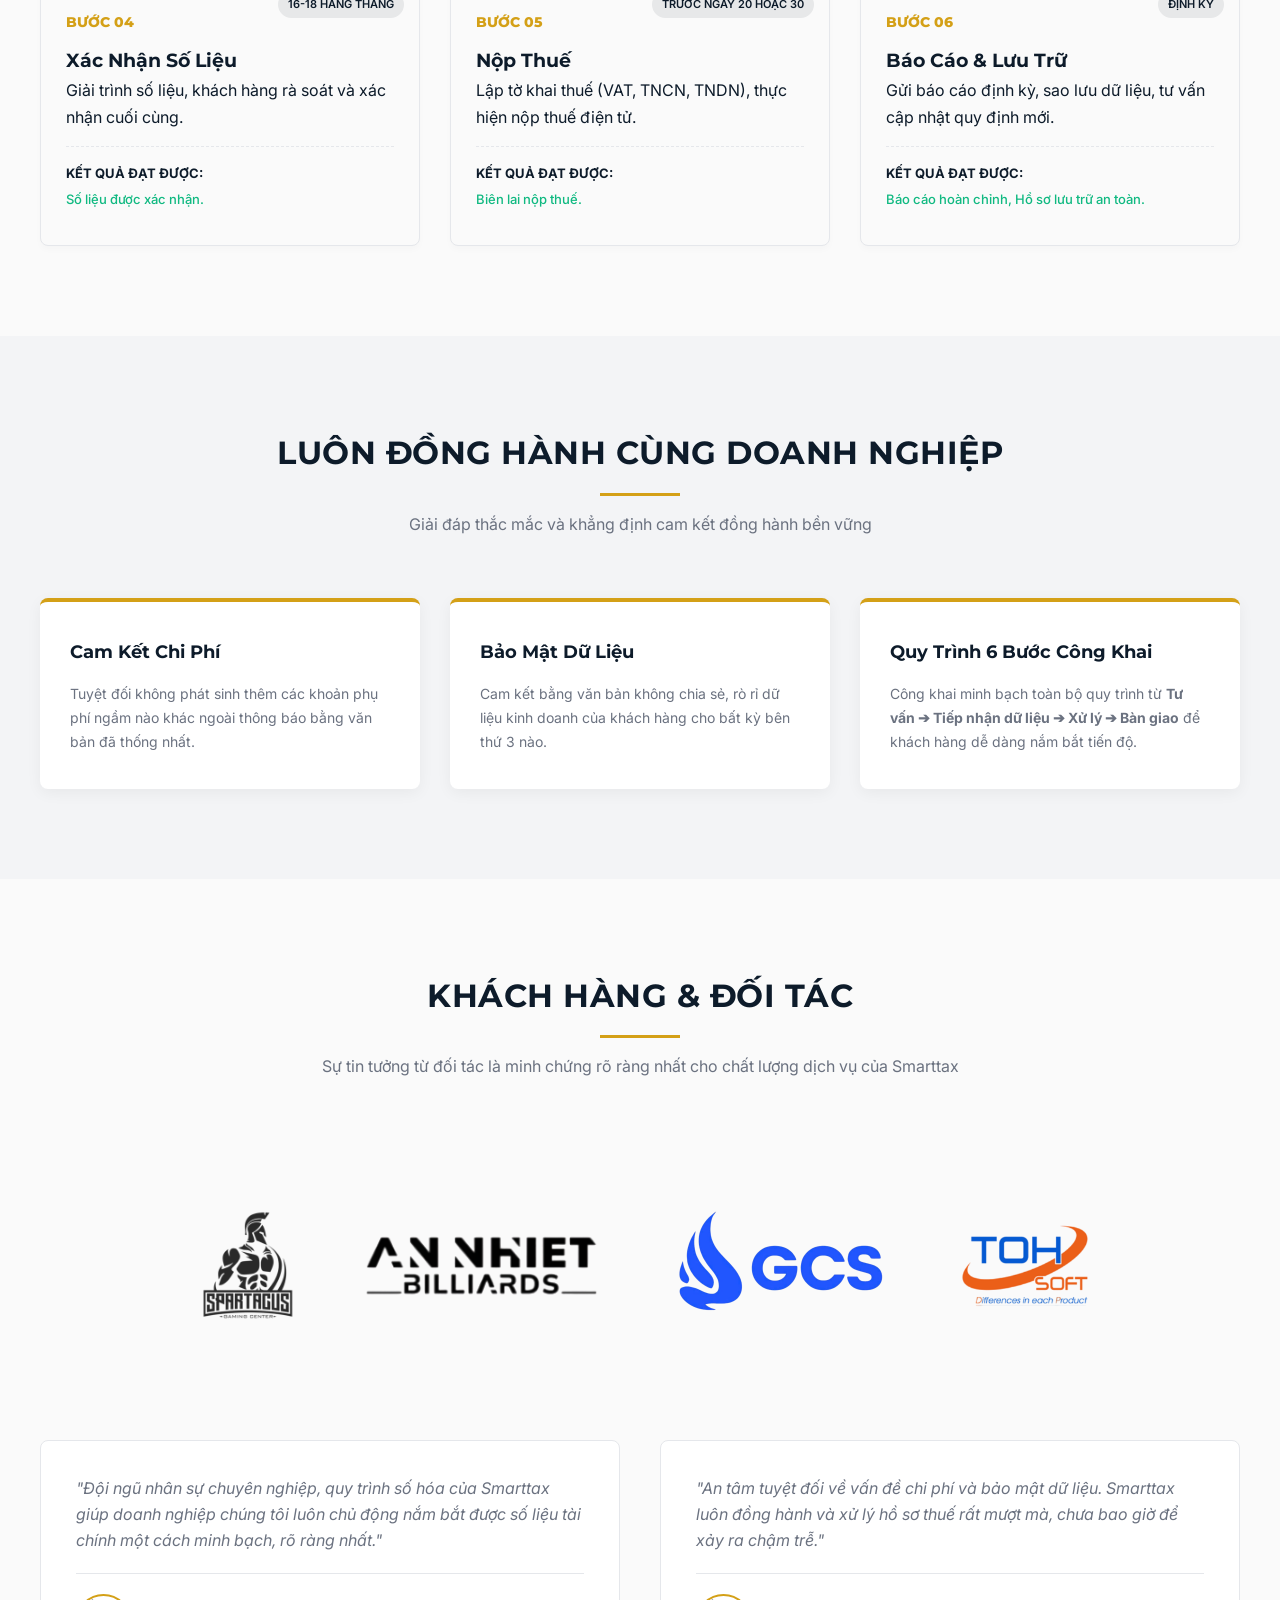
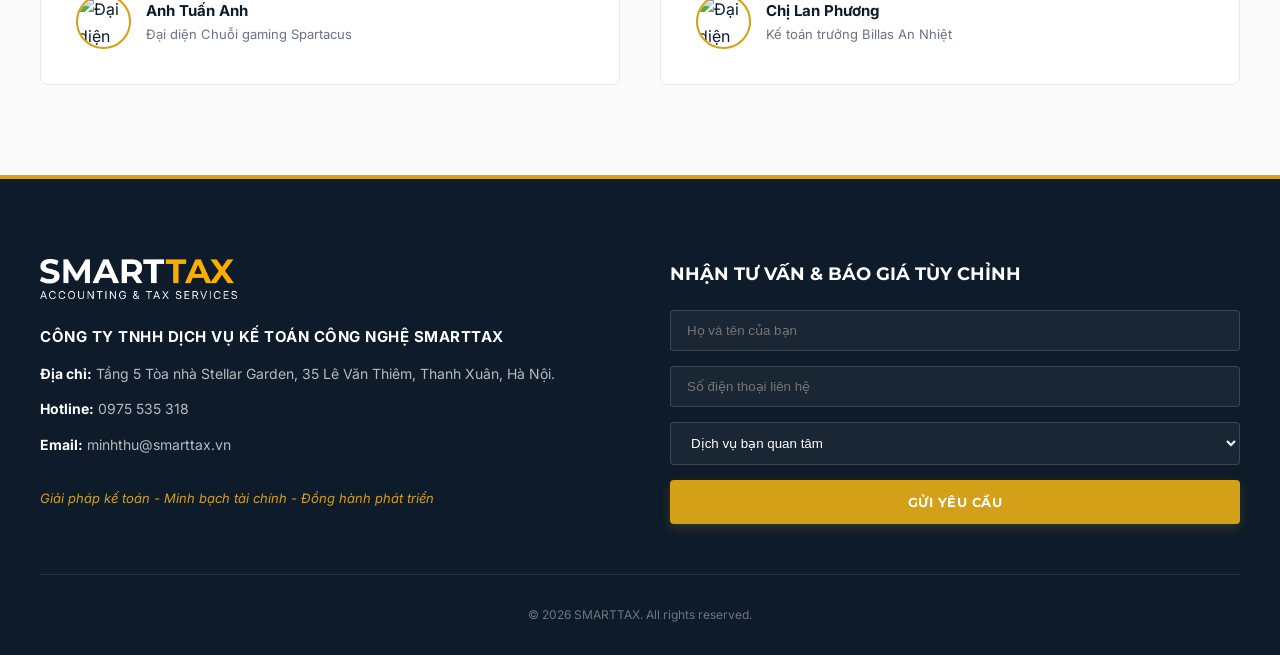
==== commit 2580b54f: "Add files via upload" ====
--- a/index.html
+++ b/index.html
@@ -408,9 +408,10 @@
         <!-- Logo đối tác -->
         <div class="partners-grid">
             <div class="partner-logo">
-		<img src="images/spartacus.jpg" alt="Chuỗi Gaming Spartacus" style="height: 100px; width: auto; display: block; margin: 0 auto;"></div>
+		<img src="images/Spatarcus.png" alt="Chuỗi Gaming Spartacus" style="height: 135px; width: auto; display: block; margin: 0 auto;"></div>
             <div class="partner-logo"><img src="images/an-nhiet.png" alt="Billas An Nhiệt" style="height: 70px; width: auto; display: block; margin: 0 auto;"></div>
-            <div class="partner-logo"><img src="images/dahahi.png" alt="DAHAHI" style="height: 50px; width: auto; display: block; margin: 0 auto;"></div>
+            	<div class="partner-logo"><img src="images/gcs.png" alt="GCS" style="height: 250px; width: auto; display: block; margin: 0 auto;"></div>
+	<div class="partner-logo"><img src="images/toh.png" alt="TOH" style="height: 150px; width: auto; display: block; margin: 0 auto;"></div>
         </div>
 
         <!-- Lời chứng thực có Avatar -->
@@ -451,8 +452,8 @@
                 <p class="footer-company-name"style="margin-bottom: 12px;">CÔNG TY TNHH DỊCH VỤ KẾ TOÁN CÔNG NGHỆ SMARTTAX</p>
                 <ul class="footer-contacts">
                     <li><strong>Địa chỉ:</strong> Tầng 5 Tòa nhà Stellar Garden, 35 Lê Văn Thiêm, Thanh Xuân, Hà Nội.</li>
-                    <li><strong>Hotline:</strong> 0936 741 268</li>
-                    <li><strong>Email:</strong> nguyennhung.ifa@gmail.com</li>
+                    <li><strong>Hotline:</strong> 0975 535 318</li>
+                    <li><strong>Email:</strong> minhthu@smarttax.vn</li>
                 </ul>
                 <p class="footer-tagline">Giải pháp kế toán - Minh bạch tài chính - Đồng hành phát triển</p>
             </div>
@@ -479,8 +480,8 @@
     </footer>
 
     <div class="floating-widget-container">
-        <a href="tel:0936741268" class="floating-action-btn btn-float-call" title="Gọi Ngay"><svg width="24" height="24" viewBox="0 0 24 24" fill="none" stroke="currentColor" stroke-width="2.5"><path d="M22 16.92v3a2 2 0 0 1-2.18 2 19.79 19.79 0 0 1-8.63-3.07 19.5 19.5 0 0 1-6-6 19.79 19.79 0 0 1-3.07-8.67A2 2 0 0 1 4.11 2h3a2 2 0 0 1 2 1.72 12.84 12.84 0 0 0 .7 2.81 2 2 0 0 1-.45 2.11L8.09 9.91a16 16 0 0 0 6 6l1.27-1.27a2 2 0 0 1 2.11-.45 12.84 12.84 0 0 0 2.81.7A2 2 0 0 1 22 16.92z"/></svg></a>
-        <a href="https://zalo.me/0936741268" target="_blank" class="floating-action-btn" style="background: transparent; box-shadow: none; padding: 0;" title="Chat Zalo">
+        <a href="tel:0975535318" class="floating-action-btn btn-float-call" title="Gọi Ngay"><svg width="24" height="24" viewBox="0 0 24 24" fill="none" stroke="currentColor" stroke-width="2.5"><path d="M22 16.92v3a2 2 0 0 1-2.18 2 19.79 19.79 0 0 1-8.63-3.07 19.5 19.5 0 0 1-6-6 19.79 19.79 0 0 1-3.07-8.67A2 2 0 0 1 4.11 2h3a2 2 0 0 1 2 1.72 12.84 12.84 0 0 0 .7 2.81 2 2 0 0 1-.45 2.11L8.09 9.91a16 16 0 0 0 6 6l1.27-1.27a2 2 0 0 1 2.11-.45 12.84 12.84 0 0 0 2.81.7A2 2 0 0 1 22 16.92z"/></svg></a>
+        <a href="https://zalo.me/0975535318" target="_blank" class="floating-action-btn" style="background: transparent; box-shadow: none; padding: 0;" title="Chat Zalo">
       <img src="images/logo-zalo.png" alt="Chat Zalo" style="width: 50px; height: auto; display: block; border-radius: 30%;">
     <div class="zalo-chat-tooltip" id="zalo-tooltip">Smarttax hỗ trợ bạn ngay!</div></a>
     </div>
@@ -501,5 +502,39 @@
         const zaloTooltip = document.getElementById('zalo-tooltip');
         if(zaloTooltip) { setInterval(() => { zaloTooltip.classList.add('show-bubble'); setTimeout(() => zaloTooltip.classList.remove('show-bubble'), 3000); }, 10000); }
     </script>
+<script>
+        window.addEventListener('scroll', function() {
+            const header = document.getElementById('global-header');
+            if(window.scrollY > 50) header.classList.add('sticky'); else header.classList.remove('sticky');
+        });
+        const revealObserver = new IntersectionObserver((entries) => { entries.forEach(entry => { if(entry.isIntersecting) entry.target.classList.add('visible'); }); }, { threshold: 0.1 });
+        document.querySelectorAll('.reveal').forEach(element => revealObserver.observe(element));
+        const zaloTooltip = document.getElementById('zalo-tooltip');
+        if(zaloTooltip) { setInterval(() => { zaloTooltip.classList.add('show-bubble'); setTimeout(() => zaloTooltip.classList.remove('show-bubble'), 3000); }, 10000); }
+
+        const scriptURL = 'LINK_WEB_APP_CỦA_BẠN_ĐIỀN_VÀO_ĐÂY';
+        const forms = document.querySelectorAll('form');
+        forms.forEach(form => {
+            form.addEventListener('submit', e => {
+                e.preventDefault(); 
+                const btnSubmit = form.querySelector('button[type="submit"]');
+                const originalBtnText = btnSubmit.innerHTML;
+                btnSubmit.innerHTML = 'ĐANG GỬI...';
+                btnSubmit.disabled = true;
+                fetch(scriptURL, { method: 'POST', body: new FormData(form)})
+                    .then(response => {
+                        alert('🎉 Cảm ơn bạn! Thông tin đã được gửi đến chuyên gia Smarttax thành công.');
+                        form.reset();
+                        btnSubmit.innerHTML = originalBtnText;
+                        btnSubmit.disabled = false;
+                    })
+                    .catch(error => {
+                        alert('Lỗi đường truyền! Xin vui lòng gọi trực tiếp Hotline 0975 535 318.');
+                        btnSubmit.innerHTML = originalBtnText;
+                        btnSubmit.disabled = false;
+                    });
+            });
+        });
+    </script>
 </body>
 </html>
